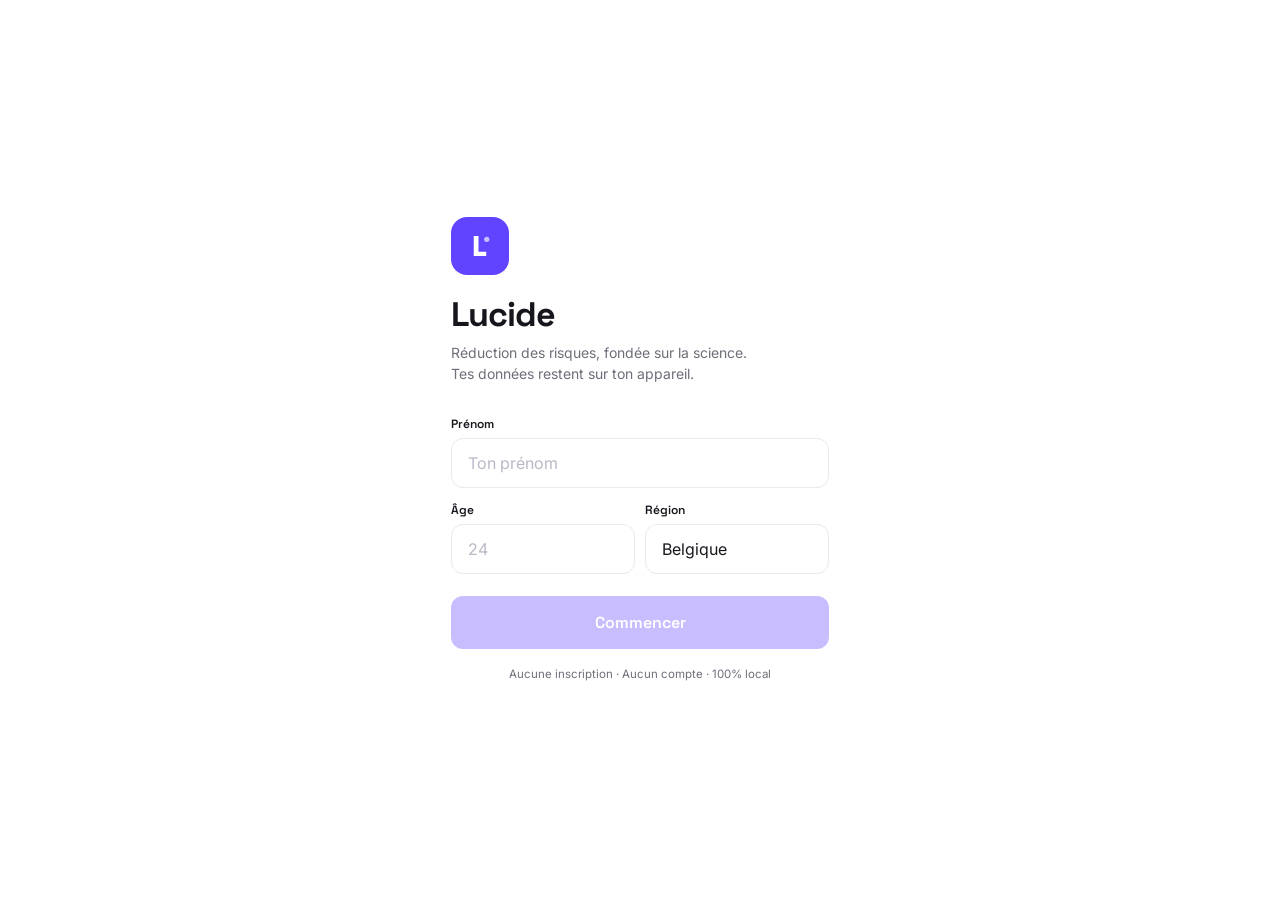
==== index.html @ 29777add "Add files via upload" ====
<!DOCTYPE html>
<html lang="fr">
<head>
<meta charset="UTF-8"/>
<meta name="color-scheme" content="only light"/>
<meta name="supported-color-schemes" content="light"/>
<meta name="viewport" content="width=device-width,initial-scale=1,user-scalable=no"/>
<meta name="theme-color" content="#ffffff"/>
<link rel="manifest" href="manifest.json"/>
<title>Lucide</title>
<link href="https://fonts.googleapis.com/css2?family=Space+Grotesk:wght@500;600;700&family=Inter:wght@400;500;600&display=swap" rel="stylesheet">
<style>
/* ═══ KILL DARK MODE ═══ */
:root{color-scheme:only light;}
html{color-scheme:only light;background:#ffffff;}
@media (prefers-color-scheme:dark){
  html,body{background:#ffffff !important;color:#16161d !important;}
}
*,*::before,*::after{forced-color-adjust:none;-webkit-tap-highlight-color:transparent;box-sizing:border-box;margin:0;padding:0;}

/* ═══ TOKENS ═══ */
:root{
  --vio:#6044ff;--vio-soft:#efecff;--vio-dk:#4530c4;
  --ink:#16161d;--gray:#6e6e7a;--soft:#f6f6f9;--line:#e9e9ef;
  --green:#0e9f6e;--green-soft:#e6f7f0;
  --red:#e02d3c;--red-soft:#fdecee;
  --amber:#e8930c;--amber-soft:#fdf3e2;
  --t:'Space Grotesk',sans-serif;--b:'Inter',sans-serif;
}
html,body{max-width:430px;margin:0 auto;font-family:var(--b);background:#ffffff !important;color:var(--ink) !important;min-height:100vh;}

.screen{display:none;}
.screen.on{display:block;}

/* ═══ LOGIN ═══ */
#login{min-height:100vh;display:flex;flex-direction:column;justify-content:center;padding:32px 26px;}
.lg-mark{width:58px;height:58px;border-radius:16px;background:var(--vio);display:flex;align-items:center;justify-content:center;margin-bottom:18px;}
.lg-title{font-family:var(--t);font-size:34px;font-weight:700;letter-spacing:-1px;margin-bottom:6px;}
.lg-sub{font-size:14px;color:var(--gray);line-height:1.5;margin-bottom:32px;}
.fld{margin-bottom:14px;}
.fld label{display:block;font-family:var(--t);font-size:12px;font-weight:600;color:var(--ink);margin-bottom:6px;}
.fld input,.fld select{
  width:100%;padding:14px 16px;font-family:var(--b);font-size:16px;
  background:#ffffff !important;color:#16161d !important;
  border:1.5px solid var(--line);border-radius:12px;outline:none;
  -webkit-appearance:none;appearance:none;
}
.fld input:focus,.fld select:focus{border-color:var(--vio);}
.fld input::placeholder{color:#b9b9c6;}
.fld select{background-image:url("data:image/svg+xml,%3Csvg xmlns='http://www.w3.org/2000/svg' width='12' height='8'%3E%3Cpath d='M1 1.5l5 5 5-5' stroke='%236e6e7a' stroke-width='1.7' fill='none' stroke-linecap='round'/%3E%3C/svg%3E");background-repeat:no-repeat;background-position:right 15px center;}
.row2{display:flex;gap:10px;}
.row2 .fld{flex:1;}
.go{width:100%;padding:16px;font-family:var(--t);font-size:16px;font-weight:600;background:var(--vio);color:#fff;border:none;border-radius:12px;cursor:pointer;margin-top:8px;opacity:.35;pointer-events:none;transition:opacity .2s;}
.go.on{opacity:1;pointer-events:auto;}
.go:active{opacity:.85;}
.lg-note{font-size:11.5px;color:var(--gray);text-align:center;margin-top:16px;line-height:1.6;}

/* ═══ HOME ═══ */
#home{padding:18px 18px 78px;}
.top{display:flex;align-items:center;justify-content:space-between;margin-bottom:16px;}
.brand{display:flex;align-items:center;gap:9px;}
.brand-mark{width:30px;height:30px;border-radius:9px;background:var(--vio);display:flex;align-items:center;justify-content:center;}
.brand-name{font-family:var(--t);font-size:17px;font-weight:700;letter-spacing:-.3px;}
.ava{width:34px;height:34px;border-radius:50%;background:var(--vio-soft);color:var(--vio);font-family:var(--t);font-size:13px;font-weight:700;display:flex;align-items:center;justify-content:center;border:none;cursor:pointer;}

/* streak strip */
.strip{display:flex;align-items:center;gap:12px;background:var(--ink);border-radius:16px;padding:14px 16px;margin-bottom:14px;}
.strip-n{font-family:var(--t);font-size:26px;font-weight:700;color:#fff;line-height:1;}
.strip-t{flex:1;}
.strip-l{font-size:12px;color:rgba(255,255,255,.8);font-weight:500;}
.strip-s{font-size:11px;color:rgba(255,255,255,.45);margin-top:1px;}
.strip-flame{font-size:24px;}

/* sos button */
.sos{display:flex;align-items:center;gap:12px;width:100%;background:var(--amber-soft);border:1.5px solid #f5d9a8;border-radius:14px;padding:13px 15px;margin-bottom:18px;cursor:pointer;text-align:left;text-decoration:none;}
.sos:active{opacity:.8;}
.sos-ic{width:36px;height:36px;border-radius:10px;background:var(--amber);display:flex;align-items:center;justify-content:center;flex-shrink:0;}
.sos-tt{font-family:var(--t);font-size:14px;font-weight:600;color:#7c4a03;}
.sos-ss{font-size:11.5px;color:#a16207;margin-top:1px;}

/* grid tiles */
.grid{display:grid;grid-template-columns:1fr 1fr;gap:10px;}
.tile{background:#fff;border:1.5px solid var(--line);border-radius:16px;padding:15px 14px;text-decoration:none;color:var(--ink);display:flex;flex-direction:column;gap:9px;min-height:108px;}
.tile:active{background:var(--soft);}
.tile-ic{width:36px;height:36px;border-radius:10px;display:flex;align-items:center;justify-content:center;}
.tile-name{font-family:var(--t);font-size:14px;font-weight:600;line-height:1.15;}
.tile-sub{font-size:11px;color:var(--gray);line-height:1.35;margin-top:-4px;}
.ic-vio{background:var(--vio-soft);}  .ic-vio svg{stroke:var(--vio);}
.ic-green{background:var(--green-soft);} .ic-green svg{stroke:var(--green);}
.ic-red{background:var(--red-soft);}   .ic-red svg{stroke:var(--red);}
.ic-amber{background:var(--amber-soft);} .ic-amber svg{stroke:var(--amber);}
.ic-gray{background:var(--soft);}      .ic-gray svg{stroke:var(--gray);}
.tile svg{width:19px;height:19px;fill:none;stroke-width:2;stroke-linecap:round;stroke-linejoin:round;}
.tile-kofi{background:#fff7f7;border-color:#ffd9d8;}
.tile-kofi .tile-ic{background:#ff5e5b;}
.tile-kofi .tile-ic svg{stroke:#fff;}
.tile-kofi .tile-name{color:#c0392b;}

/* ═══ NAV ═══ */
.nav{position:fixed;bottom:0;left:50%;transform:translateX(-50%);width:100%;max-width:430px;height:60px;background:#ffffff !important;border-top:1.5px solid var(--line);display:flex;z-index:999;}
.nv{flex:1;display:flex;flex-direction:column;align-items:center;justify-content:center;gap:3px;text-decoration:none;color:#a4a4b2;}
.nv svg{width:21px;height:21px;fill:none;stroke:currentColor;stroke-width:1.9;stroke-linecap:round;stroke-linejoin:round;}
.nv span{font-family:var(--t);font-size:9px;font-weight:600;}
.nv.on{color:var(--vio);}
</style>
</head>
<body>

<!-- LOGIN -->
<div id="login" class="screen">
  <div class="lg-mark">
    <svg width="30" height="30" viewBox="0 0 24 24" fill="none"><path d="M7 4v16h10v-3.5H10.8V4z" fill="#fff"/><circle cx="17.4" cy="6.6" r="2.1" fill="#fff" opacity=".65"/></svg>
  </div>
  <h1 class="lg-title">Lucide</h1>
  <p class="lg-sub">Réduction des risques, fondée sur la science.<br>Tes données restent sur ton appareil.</p>

  <div class="fld">
    <label>Prénom</label>
    <input type="text" id="f-name" placeholder="Ton prénom" maxlength="30" autocomplete="given-name"/>
  </div>
  <div class="row2">
    <div class="fld">
      <label>Âge</label>
      <input type="number" id="f-age" placeholder="24" min="14" max="99"/>
    </div>
    <div class="fld">
      <label>Région</label>
      <select id="f-region">
        <option value="BE">Belgique</option>
        <option value="FR">France</option>
        <option value="CH">Suisse</option>
        <option value="CA">Canada QC</option>
        <option value="LU">Luxembourg</option>
      </select>
    </div>
  </div>
  <button class="go" id="f-go" onclick="doLogin()">Commencer</button>
  <p class="lg-note">Aucune inscription · Aucun compte · 100% local</p>
</div>

<!-- HOME -->
<div id="home" class="screen">

  <div class="top">
    <div class="brand">
      <div class="brand-mark">
        <svg width="16" height="16" viewBox="0 0 24 24" fill="none"><path d="M7 4v16h10v-3.5H10.8V4z" fill="#fff"/><circle cx="17.4" cy="6.6" r="2.1" fill="#fff" opacity=".65"/></svg>
      </div>
      <span class="brand-name">Lucide</span>
    </div>
    <button class="ava" id="ava" onclick="editProfile()">?</button>
  </div>

  <div class="strip" id="strip">
    <div class="strip-flame">🌱</div>
    <div class="strip-t">
      <div class="strip-l">Commence à journaliser</div>
      <div class="strip-s">Chaque jour compte.</div>
    </div>
  </div>

  <a class="sos" id="lnk-sos" href="tetris.html">
    <div class="sos-ic">
      <svg width="18" height="18" viewBox="0 0 24 24" fill="none" stroke="#fff" stroke-width="2.2" stroke-linecap="round"><path d="M13 2L4.5 13.5H11L9.5 22 19 10h-6.5z"/></svg>
    </div>
    <div>
      <div class="sos-tt">Craving maintenant ?</div>
      <div class="sos-ss">3 min de Tetris · −24% prouvé (Oxford 2015)</div>
    </div>
  </a>

  <div class="grid">
    <a class="tile" id="lnk-ex" href="fiches.html">
      <div class="tile-ic ic-vio"><svg viewBox="0 0 24 24"><path d="M22 12h-4l-3 9L9 3l-3 9H2"/></svg></div>
      <div class="tile-name">Exercices</div>
      <div class="tile-sub">Tetris · Labyrinthe · 20 protocoles neuro</div>
    </a>
    <a class="tile" id="lnk-sub" href="psychochecker.html">
      <div class="tile-ic ic-green"><svg viewBox="0 0 24 24"><circle cx="11" cy="11" r="7"/><path d="M21 21l-4.35-4.35"/></svg></div>
      <div class="tile-name">Substances</div>
      <div class="tile-sub">175 fiches · 150+ interactions</div>
    </a>
    <a class="tile" id="lnk-rdr" href="rdr.html">
      <div class="tile-ic ic-red"><svg viewBox="0 0 24 24"><path d="M12 22s8-4 8-10V5l-8-3-8 3v7c0 6 8 10 8 10z"/></svg></div>
      <div class="tile-name">RDR</div>
      <div class="tile-sub">Urgences · Centres · Pratiques</div>
    </a>
    <a class="tile" id="lnk-suivi" href="suivi.html">
      <div class="tile-ic ic-amber"><svg viewBox="0 0 24 24"><path d="M22 7l-8.5 8.5-5-5L2 17"/><path d="M16 7h6v6"/></svg></div>
      <div class="tile-name">Suivi</div>
      <div class="tile-sub">Journal · Coûts · Test salivaire</div>
    </a>
    <a class="tile" id="lnk-profil" href="profil.html">
      <div class="tile-ic ic-gray"><svg viewBox="0 0 24 24"><circle cx="12" cy="8" r="4"/><path d="M4 21c0-4 3.5-6.5 8-6.5s8 2.5 8 6.5"/></svg></div>
      <div class="tile-name">Profil neuro</div>
      <div class="tile-sub" id="profil-sub">6 bilans validés · Radar</div>
    </a>
    <a class="tile tile-kofi" href="https://ko-fi.com/lucidebypodarcis" target="_blank" rel="noopener">
      <div class="tile-ic"><svg viewBox="0 0 24 24"><path d="M17 8h2a2 2 0 012 2v1a3 3 0 01-3 3h-1m-4 6H7a4 4 0 01-4-4V8h14v8a4 4 0 01-4 4z"/></svg></div>
      <div class="tile-name">Soutenir ☕</div>
      <div class="tile-sub">Tips Ko-fi · Lucide reste gratuit</div>
    </a>
  </div>

  <nav class="nav">
    <a class="nv on" data-h="index.html"><svg viewBox="0 0 24 24"><path d="M3 10l9-7 9 7v10a1 1 0 01-1 1h-5v-6h-6v6H4a1 1 0 01-1-1z"/></svg><span>Accueil</span></a>
    <a class="nv" data-h="fiches.html"><svg viewBox="0 0 24 24"><path d="M22 12h-4l-3 9L9 3l-3 9H2"/></svg><span>Exercices</span></a>
    <a class="nv" data-h="psychochecker.html"><svg viewBox="0 0 24 24"><circle cx="11" cy="11" r="7"/><path d="M21 21l-4.35-4.35"/></svg><span>Substances</span></a>
    <a class="nv" data-h="suivi.html"><svg viewBox="0 0 24 24"><path d="M22 7l-8.5 8.5-5-5L2 17"/><path d="M16 7h6v6"/></svg><span>Suivi</span></a>
    <a class="nv" data-h="rdr.html"><svg viewBox="0 0 24 24"><path d="M12 22s8-4 8-10V5l-8-3-8 3v7c0 6 8 10 8 10z"/></svg><span>RDR</span></a>
  </nav>
</div>

<script>
const KEY='ctc_v6';
const load=()=>{try{return JSON.parse(localStorage.getItem(KEY))||{}}catch(e){return{}}};
const save=d=>{try{localStorage.setItem(KEY,JSON.stringify(d))}catch(e){}};

const nameI=document.getElementById('f-name');
const goBtn=document.getElementById('f-go');
nameI.addEventListener('input',()=>goBtn.classList.toggle('on',nameI.value.trim().length>0));
nameI.addEventListener('keydown',e=>{if(e.key==='Enter'&&nameI.value.trim())doLogin()});

function doLogin(){
  const name=nameI.value.trim();
  if(!name)return;
  const d=load();
  d.user={name,age:document.getElementById('f-age').value.trim(),region:document.getElementById('f-region').value};
  save(d);
  showHome();
}

function editProfile(){
  const d=load();
  if(d?.user){
    nameI.value=d.user.name||'';
    document.getElementById('f-age').value=d.user.age||'';
    document.getElementById('f-region').value=d.user.region||'BE';
    goBtn.classList.add('on');
  }
  document.getElementById('home').classList.remove('on');
  document.getElementById('login').classList.add('on');
}

function dstr(n){const d=new Date();d.setDate(d.getDate()-n);return d.toISOString().split('T')[0];}

function showHome(){
  const d=load();
  const u=d.user;
  if(!u)return;
  document.getElementById('ava').textContent=u.name.slice(0,2).toUpperCase();
  const p='?name='+encodeURIComponent(u.name)+'&region='+(u.region||'BE')+(u.age?'&age='+u.age:'');
  ['lnk-ex|fiches.html','lnk-sub|psychochecker.html','lnk-rdr|rdr.html','lnk-suivi|suivi.html','lnk-profil|profil.html','lnk-sos|tetris.html'].forEach(s=>{
    const[id,pg]=s.split('|');
    const el=document.getElementById(id);
    if(el)el.href=pg+p;
  });
  document.querySelectorAll('.nv[data-h]').forEach(a=>a.href=a.dataset.h+p);

  // Streak
  try{
    const sv=JSON.parse(localStorage.getItem('ctc_v6_suivi'));
    if(sv&&sv.entries&&sv.entries.length){
      let streak=0;
      for(let k=0;k<365;k++){
        const e=sv.entries.filter(x=>x.date===dstr(k));
        if(!e.length)break;
        if(Math.max(...e.map(x=>x.intensity))===0)streak++;else break;
      }
      const flame=streak>=7?'🔥':streak>=3?'✨':'🌱';
      document.getElementById('strip').innerHTML=
        '<div class="strip-flame">'+flame+'</div>'+
        '<div class="strip-t"><div class="strip-l">'+streak+' jour'+(streak>1?'s':'')+' sobre'+(streak>1?'s':'')+' consécutif'+(streak>1?'s':'')+'</div>'+
        '<div class="strip-s">Continue, ton cerveau récupère.</div></div>';
    }
  }catch(e){}

  // Profil badge
  try{
    const pr=JSON.parse(localStorage.getItem('ctc_v6_profil')||'{}');
    const done=['dast10','audit','impulsivite','anxiete','motivation','depression'].filter(k=>pr[k]).length;
    if(done>0)document.getElementById('profil-sub').textContent=done+'/6 bilans complétés';
  }catch(e){}

  document.getElementById('login').classList.remove('on');
  document.getElementById('home').classList.add('on');
}

const s=load();
if(s?.user?.name)showHome();
else document.getElementById('login').classList.add('on');

if('serviceWorker'in navigator)window.addEventListener('load',()=>navigator.serviceWorker.register('./sw.js').catch(()=>{}));
</script>
</body>
</html>
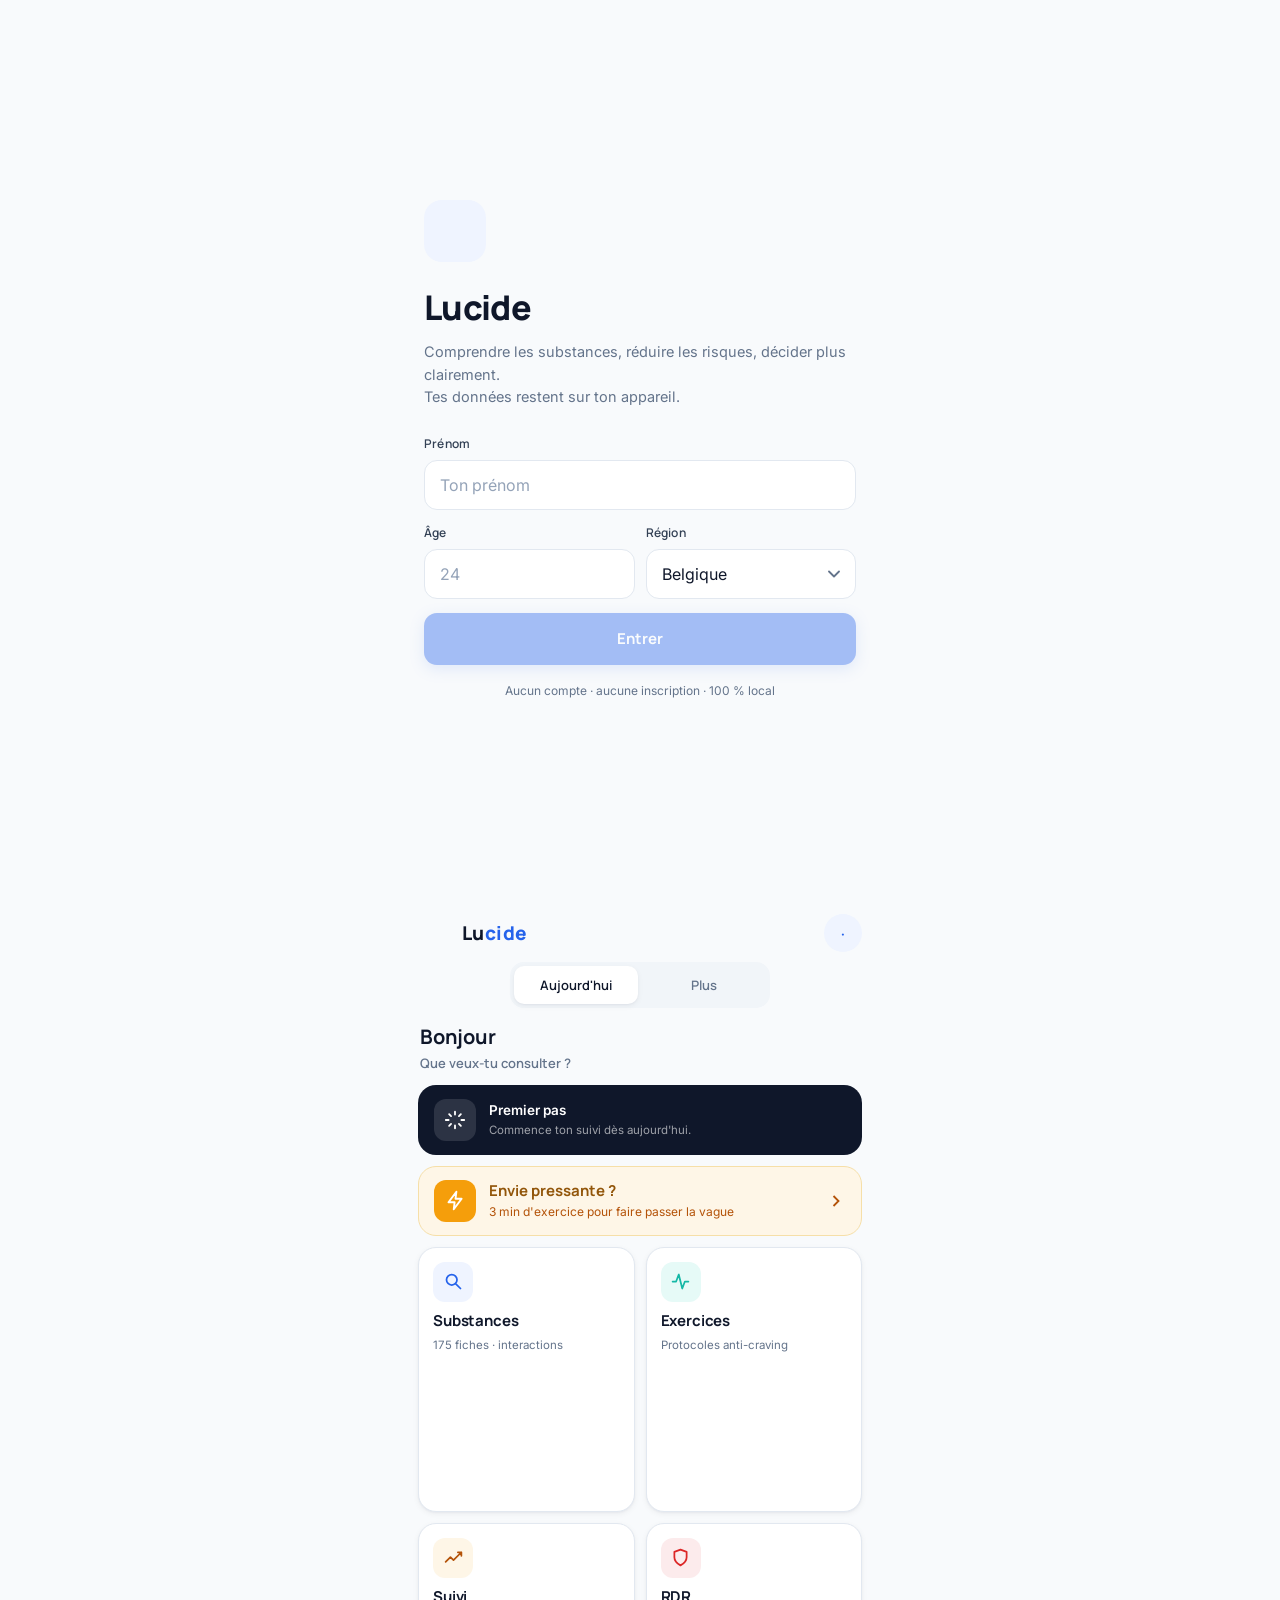
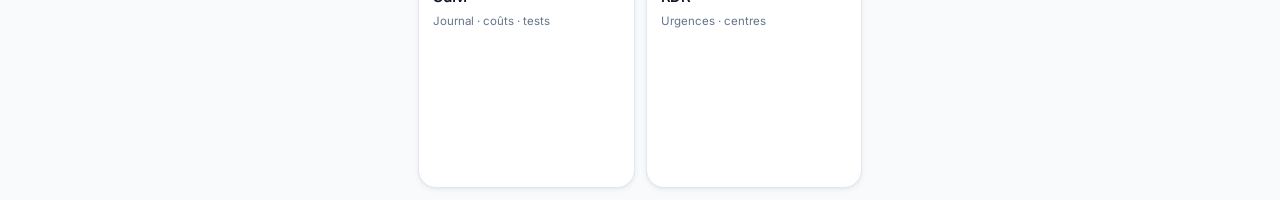
==== commit c3469c58: "Add files via upload" ====
--- a/index.html
+++ b/index.html
@@ -2,215 +2,506 @@
 <html lang="fr">
 <head>
 <meta charset="UTF-8"/>
-<meta name="color-scheme" content="only light"/>
-<meta name="supported-color-schemes" content="light"/>
-<meta name="viewport" content="width=device-width,initial-scale=1,user-scalable=no"/>
-<meta name="theme-color" content="#ffffff"/>
+<meta name="viewport" content="width=device-width,initial-scale=1,viewport-fit=cover,user-scalable=no"/>
+<meta name="color-scheme" content="light"/>
+<meta name="theme-color" content="#F8FAFC"/>
 <link rel="manifest" href="manifest.json"/>
 <title>Lucide</title>
-<link href="https://fonts.googleapis.com/css2?family=Space+Grotesk:wght@500;600;700&family=Inter:wght@400;500;600&display=swap" rel="stylesheet">
+<link href="https://fonts.googleapis.com/css2?family=Manrope:wght@500;600;700;800&family=Inter:wght@400;450;500;600&display=swap" rel="stylesheet">
+<style id="lucide-core">
+/* ============================================================
+   LUCIDE — Design system (source unique)
+   Clarté · neutralité scientifique · light uniquement
+   ============================================================ */
+
+:root{
+  color-scheme: light only;
+
+  /* — Couleurs de marque — */
+  --blue:#2563EB;     --blue-700:#1D4ED8;  --blue-50:#EFF4FF;  --blue-100:#DCE6FF;
+  --ink:#0F172A;      --ink-2:#334155;     --muted:#64748B;
+  --teal:#14B8A6;     --teal-50:#E6FAF7;
+
+  /* — Surfaces — */
+  --bg:#F8FAFC;       --card:#FFFFFF;      --soft:#F1F5F9;
+  --line:#E2E8F0;     --line-2:#CBD5E1;
+
+  /* — Fonctionnel — */
+  --green:#16A34A;    --green-50:#E9F8EF;
+  --amber:#F59E0B;    --amber-50:#FEF6E7;
+  --red:#DC2626;      --red-50:#FCEBEC;
+
+  /* — Forme — */
+  --r:18px; --r-sm:13px; --r-xs:10px;
+  --sh:0 1px 2px rgba(15,23,42,.04), 0 2px 6px rgba(15,23,42,.05);
+  --sh-md:0 8px 24px rgba(15,23,42,.09);
+  --sh-up:0 -6px 22px rgba(15,23,42,.07);
+
+  /* — Type — */
+  --disp:'Manrope', system-ui, sans-serif;
+  --body:'Inter', system-ui, sans-serif;
+
+  --nav-h:64px;
+  --maxw:480px;
+}
+
+*,*::before,*::after{margin:0;padding:0;box-sizing:border-box;-webkit-tap-highlight-color:transparent;}
+html{color-scheme:light only;background:var(--bg);}
+@media (prefers-color-scheme:dark){
+  html,body{background:var(--bg);color:var(--ink);}
+}
+body{
+  font-family:var(--body);
+  background:var(--bg);
+  color:var(--ink);
+  max-width:var(--maxw);
+  margin:0 auto;
+  min-height:100svh;
+  -webkit-font-smoothing:antialiased;
+  text-rendering:optimizeLegibility;
+  line-height:1.5;
+}
+input,select,textarea,button{font-family:inherit;color:var(--ink);}
+input,select,textarea{background:var(--card);-webkit-appearance:none;appearance:none;}
+::placeholder{color:#94A3B8;}
+a{color:inherit;text-decoration:none;}
+svg{display:block;}
+
+/* — Typographie utilitaire — */
+.h1{font-family:var(--disp);font-weight:800;font-size:30px;letter-spacing:-.02em;line-height:1.1;}
+.h2{font-family:var(--disp);font-weight:700;font-size:21px;letter-spacing:-.015em;line-height:1.2;}
+.h3{font-family:var(--disp);font-weight:700;font-size:16px;letter-spacing:-.01em;}
+.eyebrow{font-family:var(--disp);font-weight:700;font-size:11px;letter-spacing:.13em;text-transform:uppercase;color:var(--muted);}
+.lede{color:var(--muted);font-size:14.5px;line-height:1.55;}
+.muted{color:var(--muted);}
+.small{font-size:12.5px;}
+
+/* ── Marque / logo ─────────────────────────────────── */
+.brand{display:flex;align-items:center;gap:10px;}
+.brand .mark{width:34px;height:34px;flex:0 0 auto;}
+.brand .name{font-family:var(--disp);font-weight:800;font-size:19px;letter-spacing:.02em;}
+.brand .name b{color:var(--blue);font-weight:800;}
+
+/* ── Topbar ────────────────────────────────────────── */
+.topbar{
+  position:sticky;top:0;z-index:50;
+  display:flex;align-items:center;justify-content:space-between;gap:12px;
+  height:54px;padding:0 16px;
+  background:rgba(255,255,255,.86);backdrop-filter:saturate(180%) blur(12px);
+  border-bottom:1px solid var(--line);
+}
+.topbar .tb-title{font-family:var(--disp);font-weight:700;font-size:15px;letter-spacing:-.01em;}
+.topbar .tb-side{min-width:80px;display:flex;align-items:center;}
+.topbar .tb-side.right{justify-content:flex-end;}
+.btn-back{
+  display:inline-flex;align-items:center;gap:6px;
+  height:36px;padding:0 13px 0 10px;
+  background:var(--card);border:1px solid var(--line);border-radius:11px;
+  font-family:var(--disp);font-weight:600;font-size:13px;color:var(--ink-2);cursor:pointer;
+}
+.btn-back:active{background:var(--soft);}
+.btn-back svg{width:16px;height:16px;stroke:currentColor;stroke-width:2.2;fill:none;}
+
+/* ── Boutons ───────────────────────────────────────── */
+.btn{
+  display:inline-flex;align-items:center;justify-content:center;gap:9px;
+  width:100%;height:52px;padding:0 18px;
+  font-family:var(--disp);font-weight:700;font-size:15px;letter-spacing:-.01em;
+  border:none;border-radius:var(--r-sm);cursor:pointer;transition:transform .06s, filter .15s;
+}
+.btn:active{transform:scale(.985);}
+.btn svg{width:19px;height:19px;stroke:currentColor;stroke-width:2;fill:none;}
+.btn-primary{background:var(--blue);color:#fff;box-shadow:0 4px 14px rgba(37,99,235,.28);}
+.btn-primary:active{background:var(--blue-700);}
+.btn-teal{background:var(--teal);color:#fff;box-shadow:0 4px 14px rgba(20,184,166,.25);}
+.btn-ghost{background:var(--card);color:var(--ink);border:1px solid var(--line);box-shadow:var(--sh);}
+.btn-ghost:active{background:var(--soft);}
+.btn-danger{background:var(--red);color:#fff;}
+.btn-sm{height:42px;font-size:13.5px;border-radius:11px;}
+.btn:disabled{opacity:.4;pointer-events:none;}
+
+/* ── Cartes ────────────────────────────────────────── */
+.card{background:var(--card);border:1px solid var(--line);border-radius:var(--r);box-shadow:var(--sh);}
+.card-pad{padding:16px;}
+
+/* ── Champs ────────────────────────────────────────── */
+.field{margin-bottom:14px;}
+.field > label{display:block;font-family:var(--disp);font-weight:600;font-size:12px;letter-spacing:.02em;color:var(--ink-2);margin-bottom:7px;}
+.input,.select{
+  width:100%;height:50px;padding:0 15px;
+  font-size:16px;color:var(--ink);
+  background:var(--card);border:1.5px solid var(--line);border-radius:var(--r-sm);outline:none;
+  transition:border-color .15s, box-shadow .15s;
+}
+textarea.input{height:auto;min-height:50px;padding:13px 15px;line-height:1.5;resize:vertical;}
+.input:focus,.select:focus{border-color:var(--blue);box-shadow:0 0 0 3.5px var(--blue-50);}
+.select{
+  background-image:url("data:image/svg+xml,%3Csvg xmlns='http://www.w3.org/2000/svg' width='12' height='8'%3E%3Cpath d='M1 1.5l5 5 5-5' stroke='%2364748B' stroke-width='1.8' fill='none' stroke-linecap='round' stroke-linejoin='round'/%3E%3C/svg%3E");
+  background-repeat:no-repeat;background-position:right 15px center;padding-right:38px;cursor:pointer;
+}
+
+/* ── Segments (onglets pilule) ─────────────────────── */
+.seg{display:flex;gap:4px;padding:4px;background:var(--soft);border-radius:14px;}
+.seg button{
+  flex:1;height:38px;border:none;background:transparent;border-radius:10px;cursor:pointer;
+  font-family:var(--disp);font-weight:600;font-size:13px;color:var(--muted);transition:color .15s;
+}
+.seg button.on{background:var(--card);color:var(--ink);box-shadow:var(--sh);}
+
+/* ── Badges familles ───────────────────────────────── */
+.badge{display:inline-flex;align-items:center;gap:5px;height:24px;padding:0 10px;border-radius:999px;
+  font-family:var(--disp);font-weight:600;font-size:11.5px;letter-spacing:.01em;white-space:nowrap;}
+.badge::before{content:"";width:6px;height:6px;border-radius:50%;background:currentColor;}
+.b-opioide{background:#FCEBEC;color:#B91C1C;}
+.b-stimulant{background:#FEF6E7;color:#B45309;}
+.b-depresseur{background:#EAF2FF;color:#1D4ED8;}
+.b-psychedelique{background:#F3ECFE;color:#7C3AED;}
+.b-dissociatif{background:#E6FAF7;color:#0F766E;}
+.b-cannabinoide{background:#E9F8EF;color:#15803D;}
+.b-empathogene{background:#FDEEF6;color:#BE185D;}
+.b-nootropique{background:#EAF6FF;color:#0369A1;}
+
+/* — Pastilles d'intensité / risque — */
+.dot{width:10px;height:10px;border-radius:50%;flex:0 0 auto;}
+.lv-0{background:var(--green);}  .tx-0{color:var(--green);}
+.lv-1{background:#5FB98C;}        .tx-1{color:#3F9E72;}
+.lv-2{background:var(--amber);}  .tx-2{color:#B45309;}
+.lv-3{background:var(--red);}    .tx-3{color:var(--red);}
+
+/* ── Bottom nav ────────────────────────────────────── */
+.bottom-nav{
+  position:fixed;bottom:0;left:50%;transform:translateX(-50%);
+  width:100%;max-width:var(--maxw);height:var(--nav-h);
+  display:flex;background:rgba(255,255,255,.94);backdrop-filter:blur(12px);
+  border-top:1px solid var(--line);box-shadow:var(--sh-up);z-index:80;
+  padding-bottom:env(safe-area-inset-bottom);
+}
+.bn-item{flex:1;display:flex;flex-direction:column;align-items:center;justify-content:center;gap:4px;color:#94A3B8;}
+.bn-item svg{width:23px;height:23px;stroke:currentColor;stroke-width:1.9;fill:none;transition:stroke-width .15s;}
+.bn-item span{font-family:var(--disp);font-weight:600;font-size:9.5px;letter-spacing:.01em;}
+.bn-item.on{color:var(--blue);}
+.bn-item.on svg{stroke-width:2.4;}
+.has-nav{padding-bottom:calc(var(--nav-h) + env(safe-area-inset-bottom));}
+
+/* ── Feuille modale (bottom sheet) ─────────────────── */
+.sheet-bg{position:fixed;inset:0;z-index:200;background:rgba(15,23,42,.42);
+  backdrop-filter:blur(2px);display:flex;align-items:flex-end;justify-content:center;
+  opacity:0;transition:opacity .18s;}
+.sheet-bg.on{opacity:1;}
+.sheet{width:100%;max-width:var(--maxw);background:var(--card);
+  border-radius:24px 24px 0 0;padding:8px 18px calc(26px + env(safe-area-inset-bottom));
+  box-shadow:var(--sh-md);transform:translateY(24px);transition:transform .22s cubic-bezier(.22,1,.36,1);
+  max-height:90svh;overflow-y:auto;}
+.sheet-bg.on .sheet{transform:translateY(0);}
+.sheet-grip{width:38px;height:4px;border-radius:2px;background:var(--line-2);margin:8px auto 16px;}
+
+/* ── Divers ────────────────────────────────────────── */
+.empty{text-align:center;color:var(--muted);font-size:13.5px;line-height:1.6;
+  padding:30px 18px;background:var(--card);border:1px dashed var(--line-2);border-radius:var(--r);}
+.divider{height:1px;background:var(--line);border:none;margin:16px 0;}
+.row{display:flex;align-items:center;gap:10px;}
+.tag-num{font-family:var(--disp);font-weight:700;font-size:12px;color:var(--blue);
+  background:var(--blue-50);border-radius:8px;padding:3px 8px;}
+@media (prefers-reduced-motion:reduce){*{transition:none !important;animation:none !important;}}
+
+</style>
 <style>
-/* ═══ KILL DARK MODE ═══ */
-:root{color-scheme:only light;}
-html{color-scheme:only light;background:#ffffff;}
-@media (prefers-color-scheme:dark){
-  html,body{background:#ffffff !important;color:#16161d !important;}
-}
-*,*::before,*::after{forced-color-adjust:none;-webkit-tap-highlight-color:transparent;box-sizing:border-box;margin:0;padding:0;}
-
-/* ═══ TOKENS ═══ */
-:root{
-  --vio:#6044ff;--vio-soft:#efecff;--vio-dk:#4530c4;
-  --ink:#16161d;--gray:#6e6e7a;--soft:#f6f6f9;--line:#e9e9ef;
-  --green:#0e9f6e;--green-soft:#e6f7f0;
-  --red:#e02d3c;--red-soft:#fdecee;
-  --amber:#e8930c;--amber-soft:#fdf3e2;
-  --t:'Space Grotesk',sans-serif;--b:'Inter',sans-serif;
-}
-html,body{max-width:430px;margin:0 auto;font-family:var(--b);background:#ffffff !important;color:var(--ink) !important;min-height:100vh;}
-
-.screen{display:none;}
-.screen.on{display:block;}
-
-/* ═══ LOGIN ═══ */
-#login{min-height:100vh;display:flex;flex-direction:column;justify-content:center;padding:32px 26px;}
-.lg-mark{width:58px;height:58px;border-radius:16px;background:var(--vio);display:flex;align-items:center;justify-content:center;margin-bottom:18px;}
-.lg-title{font-family:var(--t);font-size:34px;font-weight:700;letter-spacing:-1px;margin-bottom:6px;}
-.lg-sub{font-size:14px;color:var(--gray);line-height:1.5;margin-bottom:32px;}
-.fld{margin-bottom:14px;}
-.fld label{display:block;font-family:var(--t);font-size:12px;font-weight:600;color:var(--ink);margin-bottom:6px;}
-.fld input,.fld select{
-  width:100%;padding:14px 16px;font-family:var(--b);font-size:16px;
-  background:#ffffff !important;color:#16161d !important;
-  border:1.5px solid var(--line);border-radius:12px;outline:none;
-  -webkit-appearance:none;appearance:none;
-}
-.fld input:focus,.fld select:focus{border-color:var(--vio);}
-.fld input::placeholder{color:#b9b9c6;}
-.fld select{background-image:url("data:image/svg+xml,%3Csvg xmlns='http://www.w3.org/2000/svg' width='12' height='8'%3E%3Cpath d='M1 1.5l5 5 5-5' stroke='%236e6e7a' stroke-width='1.7' fill='none' stroke-linecap='round'/%3E%3C/svg%3E");background-repeat:no-repeat;background-position:right 15px center;}
-.row2{display:flex;gap:10px;}
-.row2 .fld{flex:1;}
-.go{width:100%;padding:16px;font-family:var(--t);font-size:16px;font-weight:600;background:var(--vio);color:#fff;border:none;border-radius:12px;cursor:pointer;margin-top:8px;opacity:.35;pointer-events:none;transition:opacity .2s;}
-.go.on{opacity:1;pointer-events:auto;}
-.go:active{opacity:.85;}
-.lg-note{font-size:11.5px;color:var(--gray);text-align:center;margin-top:16px;line-height:1.6;}
-
-/* ═══ HOME ═══ */
-#home{padding:18px 18px 78px;}
-.top{display:flex;align-items:center;justify-content:space-between;margin-bottom:16px;}
-.brand{display:flex;align-items:center;gap:9px;}
-.brand-mark{width:30px;height:30px;border-radius:9px;background:var(--vio);display:flex;align-items:center;justify-content:center;}
-.brand-name{font-family:var(--t);font-size:17px;font-weight:700;letter-spacing:-.3px;}
-.ava{width:34px;height:34px;border-radius:50%;background:var(--vio-soft);color:var(--vio);font-family:var(--t);font-size:13px;font-weight:700;display:flex;align-items:center;justify-content:center;border:none;cursor:pointer;}
-
-/* streak strip */
-.strip{display:flex;align-items:center;gap:12px;background:var(--ink);border-radius:16px;padding:14px 16px;margin-bottom:14px;}
-.strip-n{font-family:var(--t);font-size:26px;font-weight:700;color:#fff;line-height:1;}
-.strip-t{flex:1;}
-.strip-l{font-size:12px;color:rgba(255,255,255,.8);font-weight:500;}
-.strip-s{font-size:11px;color:rgba(255,255,255,.45);margin-top:1px;}
-.strip-flame{font-size:24px;}
-
-/* sos button */
-.sos{display:flex;align-items:center;gap:12px;width:100%;background:var(--amber-soft);border:1.5px solid #f5d9a8;border-radius:14px;padding:13px 15px;margin-bottom:18px;cursor:pointer;text-align:left;text-decoration:none;}
-.sos:active{opacity:.8;}
-.sos-ic{width:36px;height:36px;border-radius:10px;background:var(--amber);display:flex;align-items:center;justify-content:center;flex-shrink:0;}
-.sos-tt{font-family:var(--t);font-size:14px;font-weight:600;color:#7c4a03;}
-.sos-ss{font-size:11.5px;color:#a16207;margin-top:1px;}
-
-/* grid tiles */
-.grid{display:grid;grid-template-columns:1fr 1fr;gap:10px;}
-.tile{background:#fff;border:1.5px solid var(--line);border-radius:16px;padding:15px 14px;text-decoration:none;color:var(--ink);display:flex;flex-direction:column;gap:9px;min-height:108px;}
-.tile:active{background:var(--soft);}
-.tile-ic{width:36px;height:36px;border-radius:10px;display:flex;align-items:center;justify-content:center;}
-.tile-name{font-family:var(--t);font-size:14px;font-weight:600;line-height:1.15;}
-.tile-sub{font-size:11px;color:var(--gray);line-height:1.35;margin-top:-4px;}
-.ic-vio{background:var(--vio-soft);}  .ic-vio svg{stroke:var(--vio);}
-.ic-green{background:var(--green-soft);} .ic-green svg{stroke:var(--green);}
-.ic-red{background:var(--red-soft);}   .ic-red svg{stroke:var(--red);}
-.ic-amber{background:var(--amber-soft);} .ic-amber svg{stroke:var(--amber);}
-.ic-gray{background:var(--soft);}      .ic-gray svg{stroke:var(--gray);}
-.tile svg{width:19px;height:19px;fill:none;stroke-width:2;stroke-linecap:round;stroke-linejoin:round;}
-.tile-kofi{background:#fff7f7;border-color:#ffd9d8;}
-.tile-kofi .tile-ic{background:#ff5e5b;}
-.tile-kofi .tile-ic svg{stroke:#fff;}
-.tile-kofi .tile-name{color:#c0392b;}
-
-/* ═══ NAV ═══ */
-.nav{position:fixed;bottom:0;left:50%;transform:translateX(-50%);width:100%;max-width:430px;height:60px;background:#ffffff !important;border-top:1.5px solid var(--line);display:flex;z-index:999;}
-.nv{flex:1;display:flex;flex-direction:column;align-items:center;justify-content:center;gap:3px;text-decoration:none;color:#a4a4b2;}
-.nv svg{width:21px;height:21px;fill:none;stroke:currentColor;stroke-width:1.9;stroke-linecap:round;stroke-linejoin:round;}
-.nv span{font-family:var(--t);font-size:9px;font-weight:600;}
-.nv.on{color:var(--vio);}
+  body{overflow:hidden;}
+  .screen{display:none;}
+  .screen.on{display:block;}
+
+  /* ── LOGIN ── */
+  #login{min-height:100svh;display:flex;flex-direction:column;justify-content:center;padding:28px 24px;overflow-y:auto;}
+  #login .logo-wrap{width:62px;height:62px;border-radius:18px;background:var(--blue-50);
+    display:flex;align-items:center;justify-content:center;margin-bottom:20px;}
+  #login h1{font-family:var(--disp);font-weight:800;font-size:34px;letter-spacing:-.02em;margin-bottom:8px;}
+  #login .sub{color:var(--muted);font-size:14.5px;line-height:1.55;margin-bottom:26px;}
+  .row2{display:flex;gap:11px;}
+  .row2 .field{flex:1;}
+  #login .note{text-align:center;color:var(--muted);font-size:12px;line-height:1.6;margin-top:16px;}
+
+  /* ── HOME ── */
+  #home{height:100svh;display:flex;flex-direction:column;}
+  .home-head{display:flex;align-items:center;justify-content:space-between;padding:14px 18px 8px;}
+  .ava{width:38px;height:38px;border-radius:50%;background:var(--blue-50);color:var(--blue);
+    font-family:var(--disp);font-weight:700;font-size:14px;display:flex;align-items:center;justify-content:center;
+    border:none;cursor:pointer;}
+  .seg-wrap{padding:2px 18px 10px;}
+  .seg{max-width:260px;margin:0 auto;}
+
+  .viewport{flex:1;overflow:hidden;position:relative;}
+  .pager{display:flex;width:200%;height:100%;transition:transform .28s cubic-bezier(.22,1,.36,1);}
+  .page{width:50%;height:100%;padding:2px 18px 12px;display:flex;flex-direction:column;gap:11px;overflow:hidden;}
+
+  .greet{font-family:var(--disp);font-weight:700;font-size:20px;letter-spacing:-.01em;margin:2px 2px 0;}
+  .greet span{color:var(--muted);font-weight:600;font-size:13px;display:block;margin-top:2px;letter-spacing:0;}
+
+  /* statut / streak */
+  .status{display:flex;align-items:center;gap:13px;background:var(--ink);border-radius:var(--r);padding:14px 16px;color:#fff;}
+  .status .n{font-family:var(--disp);font-weight:800;font-size:26px;line-height:1;}
+  .status .ic{width:42px;height:42px;border-radius:12px;background:rgba(255,255,255,.12);
+    display:flex;align-items:center;justify-content:center;flex:0 0 auto;}
+  .status .ic svg{width:22px;height:22px;stroke:#fff;stroke-width:2;fill:none;}
+  .status .l{font-weight:600;font-size:13.5px;}
+  .status .s{font-size:11.5px;color:rgba(255,255,255,.6);margin-top:2px;}
+
+  /* carte craving */
+  .craving{display:flex;align-items:center;gap:13px;background:var(--amber-50);
+    border:1px solid #F6DFA8;border-radius:var(--r);padding:13px 15px;}
+  .craving .ic{width:42px;height:42px;border-radius:12px;background:var(--amber);
+    display:flex;align-items:center;justify-content:center;flex:0 0 auto;}
+  .craving .ic svg{width:21px;height:21px;stroke:#fff;stroke-width:2.2;fill:none;}
+  .craving .t{font-family:var(--disp);font-weight:700;font-size:15px;color:#92560A;}
+  .craving .s{font-size:12px;color:#B45309;margin-top:1px;}
+  .craving .go{margin-left:auto;color:#B45309;}
+  .craving .go svg{width:20px;height:20px;stroke:currentColor;stroke-width:2.2;fill:none;}
+
+  /* grille outils */
+  .tools{display:grid;grid-template-columns:1fr 1fr;gap:11px;flex:1;}
+  .tool{display:flex;flex-direction:column;gap:8px;padding:14px;border-radius:var(--r);
+    background:var(--card);border:1px solid var(--line);box-shadow:var(--sh);}
+  .tool:active{background:var(--soft);}
+  .tool .ic{width:40px;height:40px;border-radius:12px;display:flex;align-items:center;justify-content:center;}
+  .tool .ic svg{width:21px;height:21px;stroke-width:2;fill:none;}
+  .tool .nm{font-family:var(--disp);font-weight:700;font-size:15px;letter-spacing:-.01em;}
+  .tool .ds{font-size:11.5px;color:var(--muted);line-height:1.35;margin-top:-2px;}
+  .i-blue{background:var(--blue-50);} .i-blue svg{stroke:var(--blue);}
+  .i-teal{background:var(--teal-50);} .i-teal svg{stroke:var(--teal);}
+  .i-amber{background:var(--amber-50);} .i-amber svg{stroke:#B45309;}
+  .i-red{background:var(--red-50);} .i-red svg{stroke:var(--red);}
+
+  /* page 2 : liste */
+  .menu{display:flex;flex-direction:column;gap:10px;}
+  .mrow{display:flex;align-items:center;gap:13px;padding:15px;border-radius:var(--r);
+    background:var(--card);border:1px solid var(--line);box-shadow:var(--sh);}
+  .mrow:active{background:var(--soft);}
+  .mrow .ic{width:42px;height:42px;border-radius:12px;display:flex;align-items:center;justify-content:center;flex:0 0 auto;}
+  .mrow .ic svg{width:21px;height:21px;stroke-width:2;fill:none;}
+  .mrow .nm{font-family:var(--disp);font-weight:700;font-size:15px;}
+  .mrow .ds{font-size:12px;color:var(--muted);margin-top:1px;}
+  .mrow .chev{margin-left:auto;color:var(--line-2);}
+  .mrow .chev svg{width:20px;height:20px;stroke:currentColor;stroke-width:2.2;fill:none;}
+  .mrow.support{background:#FFF7F6;border-color:#FBD5CF;}
+  .mrow.support .ic{background:#FF5E5B;} .mrow.support .ic svg{stroke:#fff;}
+  .mrow.support .nm{color:#C0392B;}
+
+  .about{margin-top:auto;text-align:center;color:var(--muted);font-size:11.5px;line-height:1.6;padding:8px 6px 0;}
+  .about b{color:var(--ink-2);font-weight:600;}
 </style>
 </head>
-<body>
-
-<!-- LOGIN -->
-<div id="login" class="screen">
-  <div class="lg-mark">
-    <svg width="30" height="30" viewBox="0 0 24 24" fill="none"><path d="M7 4v16h10v-3.5H10.8V4z" fill="#fff"/><circle cx="17.4" cy="6.6" r="2.1" fill="#fff" opacity=".65"/></svg>
-  </div>
-  <h1 class="lg-title">Lucide</h1>
-  <p class="lg-sub">Réduction des risques, fondée sur la science.<br>Tes données restent sur ton appareil.</p>
-
-  <div class="fld">
+<body data-page="index">
+
+<!-- ══ LOGIN ══ -->
+<section id="login" class="screen">
+  <div class="logo-wrap" data-logo="40"></div>
+  <h1>Lucide</h1>
+  <p class="sub">Comprendre les substances, réduire les risques, décider plus clairement.<br>Tes données restent sur ton appareil.</p>
+
+  <div class="field">
     <label>Prénom</label>
-    <input type="text" id="f-name" placeholder="Ton prénom" maxlength="30" autocomplete="given-name"/>
+    <input class="input" type="text" id="f-name" placeholder="Ton prénom" maxlength="30" autocomplete="given-name"/>
   </div>
   <div class="row2">
-    <div class="fld">
+    <div class="field">
       <label>Âge</label>
-      <input type="number" id="f-age" placeholder="24" min="14" max="99"/>
+      <input class="input" type="number" id="f-age" placeholder="24" min="14" max="99"/>
     </div>
-    <div class="fld">
+    <div class="field">
       <label>Région</label>
-      <select id="f-region">
+      <select class="select" id="f-region">
         <option value="BE">Belgique</option>
         <option value="FR">France</option>
         <option value="CH">Suisse</option>
-        <option value="CA">Canada QC</option>
+        <option value="CA">Canada (QC)</option>
         <option value="LU">Luxembourg</option>
       </select>
     </div>
   </div>
-  <button class="go" id="f-go" onclick="doLogin()">Commencer</button>
-  <p class="lg-note">Aucune inscription · Aucun compte · 100% local</p>
-</div>
-
-<!-- HOME -->
-<div id="home" class="screen">
-
-  <div class="top">
-    <div class="brand">
-      <div class="brand-mark">
-        <svg width="16" height="16" viewBox="0 0 24 24" fill="none"><path d="M7 4v16h10v-3.5H10.8V4z" fill="#fff"/><circle cx="17.4" cy="6.6" r="2.1" fill="#fff" opacity=".65"/></svg>
-      </div>
-      <span class="brand-name">Lucide</span>
-    </div>
-    <button class="ava" id="ava" onclick="editProfile()">?</button>
-  </div>
-
-  <div class="strip" id="strip">
-    <div class="strip-flame">🌱</div>
-    <div class="strip-t">
-      <div class="strip-l">Commence à journaliser</div>
-      <div class="strip-s">Chaque jour compte.</div>
+  <button class="btn btn-primary" id="f-go" disabled onclick="doLogin()">Entrer</button>
+  <p class="note">Aucun compte · aucune inscription · 100 % local</p>
+</section>
+
+<!-- ══ HOME ══ -->
+<section id="home" class="screen">
+  <header class="home-head">
+    <div class="brand"><span class="mark" data-logo="32"></span><span class="name">Lu<b>cide</b></span></div>
+    <button class="ava" id="ava" onclick="editProfile()">·</button>
+  </header>
+
+  <div class="seg-wrap">
+    <div class="seg" id="seg">
+      <button class="on" onclick="goPage(0)">Aujourd'hui</button>
+      <button onclick="goPage(1)">Plus</button>
     </div>
   </div>
 
-  <a class="sos" id="lnk-sos" href="tetris.html">
-    <div class="sos-ic">
-      <svg width="18" height="18" viewBox="0 0 24 24" fill="none" stroke="#fff" stroke-width="2.2" stroke-linecap="round"><path d="M13 2L4.5 13.5H11L9.5 22 19 10h-6.5z"/></svg>
+  <div class="viewport" id="viewport">
+    <div class="pager" id="pager">
+
+      <!-- PAGE 1 -->
+      <div class="page">
+        <div class="greet" id="greet">Bonjour<span>Que veux-tu consulter ?</span></div>
+
+        <div class="status" id="status">
+          <div class="ic"><svg viewBox="0 0 24 24" stroke-linecap="round" stroke-linejoin="round"><path d="M12 3v3M12 18v3M5 12H2M22 12h-3M5.6 5.6 7.7 7.7M16.3 16.3l2.1 2.1M18.4 5.6l-2.1 2.1M7.7 16.3l-2.1 2.1"/></svg></div>
+          <div style="flex:1">
+            <div class="l">Premier pas</div>
+            <div class="s">Commence ton suivi dès aujourd'hui.</div>
+          </div>
+        </div>
+
+        <a class="craving" data-go="fiches.html">
+          <div class="ic"><svg viewBox="0 0 24 24" stroke-linecap="round" stroke-linejoin="round"><path d="M13 2 4 14h7l-1 8 9-12h-7l1-8Z"/></svg></div>
+          <div>
+            <div class="t">Envie pressante ?</div>
+            <div class="s">3 min d'exercice pour faire passer la vague</div>
+          </div>
+          <div class="go"><svg viewBox="0 0 24 24"><path d="M9 6l6 6-6 6"/></svg></div>
+        </a>
+
+        <div class="tools">
+          <a class="tool" data-go="psychochecker.html">
+            <div class="ic i-blue"><svg viewBox="0 0 24 24" stroke-linecap="round" stroke-linejoin="round"><path d="M10 4a6 6 0 1 0 0 12 6 6 0 0 0 0-12ZM20 20l-5.4-5.4"/></svg></div>
+            <div class="nm">Substances</div>
+            <div class="ds">175 fiches · interactions</div>
+          </a>
+          <a class="tool" data-go="fiches.html">
+            <div class="ic i-teal"><svg viewBox="0 0 24 24" stroke-linecap="round" stroke-linejoin="round"><path d="M21 12h-4l-3 8-4-16-3 8H3"/></svg></div>
+            <div class="nm">Exercices</div>
+            <div class="ds">Protocoles anti-craving</div>
+          </a>
+          <a class="tool" data-go="suivi.html">
+            <div class="ic i-amber"><svg viewBox="0 0 24 24" stroke-linecap="round" stroke-linejoin="round"><path d="M3 17l5.5-5.5 3.5 3.5L21 6M21 6h-4M21 6v4"/></svg></div>
+            <div class="nm">Suivi</div>
+            <div class="ds">Journal · coûts · tests</div>
+          </a>
+          <a class="tool" data-go="rdr.html">
+            <div class="ic i-red"><svg viewBox="0 0 24 24" stroke-linecap="round" stroke-linejoin="round"><path d="M12 21s7-3.7 7-9.3V5.6L12 3 5 5.6v6.1C5 17.3 12 21 12 21Z"/></svg></div>
+            <div class="nm">RDR</div>
+            <div class="ds">Urgences · centres</div>
+          </a>
+        </div>
+      </div>
+
+      <!-- PAGE 2 -->
+      <div class="page">
+        <div class="menu">
+          <a class="mrow" data-go="guide.html">
+            <div class="ic i-blue"><svg viewBox="0 0 24 24" stroke-linecap="round" stroke-linejoin="round"><path d="M4 5a2 2 0 0 1 2-2h12v18H6a2 2 0 0 1-2-2zM18 3v18M8 7h6M8 11h6"/></svg></div>
+            <div><div class="nm">Guide d'utilisation</div><div class="ds">Comment se servir de Lucide</div></div>
+            <div class="chev"><svg viewBox="0 0 24 24"><path d="M9 6l6 6-6 6"/></svg></div>
+          </a>
+          <button class="mrow" onclick="editProfile()" style="width:100%;text-align:left;cursor:pointer;border:1px solid var(--line);">
+            <div class="ic i-teal"><svg viewBox="0 0 24 24" stroke-linecap="round" stroke-linejoin="round"><path d="M12 12a4 4 0 1 0 0-8 4 4 0 0 0 0 8ZM4 21c0-4 3.6-6.5 8-6.5s8 2.5 8 6.5"/></svg></div>
+            <div><div class="nm">Mon profil</div><div class="ds" id="prof-sub">Prénom, âge, région</div></div>
+            <div class="chev"><svg viewBox="0 0 24 24"><path d="M9 6l6 6-6 6"/></svg></div>
+          </button>
+          <a class="mrow support" data-go="soutenir.html">
+            <div class="ic"><svg viewBox="0 0 24 24" stroke-linecap="round" stroke-linejoin="round" stroke="#fff"><path d="M17 8h2a2 2 0 0 1 2 2v1a3 3 0 0 1-3 3h-1M5 8h12v8a4 4 0 0 1-4 4H9a4 4 0 0 1-4-4z"/></svg></div>
+            <div><div class="nm">Soutenir le projet</div><div class="ds">Lucide est gratuit et le restera</div></div>
+            <div class="chev"><svg viewBox="0 0 24 24"><path d="M9 6l6 6-6 6"/></svg></div>
+          </a>
+        </div>
+
+        <div class="about">
+          <b>Lucide</b> — base de connaissances et outil de réduction des risques.<br>
+          Information scientifique · ne remplace pas un avis médical.
+        </div>
+      </div>
+
     </div>
-    <div>
-      <div class="sos-tt">Craving maintenant ?</div>
-      <div class="sos-ss">3 min de Tetris · −24% prouvé (Oxford 2015)</div>
-    </div>
-  </a>
-
-  <div class="grid">
-    <a class="tile" id="lnk-ex" href="fiches.html">
-      <div class="tile-ic ic-vio"><svg viewBox="0 0 24 24"><path d="M22 12h-4l-3 9L9 3l-3 9H2"/></svg></div>
-      <div class="tile-name">Exercices</div>
-      <div class="tile-sub">Tetris · Labyrinthe · 20 protocoles neuro</div>
-    </a>
-    <a class="tile" id="lnk-sub" href="psychochecker.html">
-      <div class="tile-ic ic-green"><svg viewBox="0 0 24 24"><circle cx="11" cy="11" r="7"/><path d="M21 21l-4.35-4.35"/></svg></div>
-      <div class="tile-name">Substances</div>
-      <div class="tile-sub">175 fiches · 150+ interactions</div>
-    </a>
-    <a class="tile" id="lnk-rdr" href="rdr.html">
-      <div class="tile-ic ic-red"><svg viewBox="0 0 24 24"><path d="M12 22s8-4 8-10V5l-8-3-8 3v7c0 6 8 10 8 10z"/></svg></div>
-      <div class="tile-name">RDR</div>
-      <div class="tile-sub">Urgences · Centres · Pratiques</div>
-    </a>
-    <a class="tile" id="lnk-suivi" href="suivi.html">
-      <div class="tile-ic ic-amber"><svg viewBox="0 0 24 24"><path d="M22 7l-8.5 8.5-5-5L2 17"/><path d="M16 7h6v6"/></svg></div>
-      <div class="tile-name">Suivi</div>
-      <div class="tile-sub">Journal · Coûts · Test salivaire</div>
-    </a>
-    <a class="tile" id="lnk-profil" href="profil.html">
-      <div class="tile-ic ic-gray"><svg viewBox="0 0 24 24"><circle cx="12" cy="8" r="4"/><path d="M4 21c0-4 3.5-6.5 8-6.5s8 2.5 8 6.5"/></svg></div>
-      <div class="tile-name">Profil neuro</div>
-      <div class="tile-sub" id="profil-sub">6 bilans validés · Radar</div>
-    </a>
-    <a class="tile tile-kofi" href="https://ko-fi.com/lucidebypodarcis" target="_blank" rel="noopener">
-      <div class="tile-ic"><svg viewBox="0 0 24 24"><path d="M17 8h2a2 2 0 012 2v1a3 3 0 01-3 3h-1m-4 6H7a4 4 0 01-4-4V8h14v8a4 4 0 01-4 4z"/></svg></div>
-      <div class="tile-name">Soutenir ☕</div>
-      <div class="tile-sub">Tips Ko-fi · Lucide reste gratuit</div>
-    </a>
   </div>
 
-  <nav class="nav">
-    <a class="nv on" data-h="index.html"><svg viewBox="0 0 24 24"><path d="M3 10l9-7 9 7v10a1 1 0 01-1 1h-5v-6h-6v6H4a1 1 0 01-1-1z"/></svg><span>Accueil</span></a>
-    <a class="nv" data-h="fiches.html"><svg viewBox="0 0 24 24"><path d="M22 12h-4l-3 9L9 3l-3 9H2"/></svg><span>Exercices</span></a>
-    <a class="nv" data-h="psychochecker.html"><svg viewBox="0 0 24 24"><circle cx="11" cy="11" r="7"/><path d="M21 21l-4.35-4.35"/></svg><span>Substances</span></a>
-    <a class="nv" data-h="suivi.html"><svg viewBox="0 0 24 24"><path d="M22 7l-8.5 8.5-5-5L2 17"/><path d="M16 7h6v6"/></svg><span>Suivi</span></a>
-    <a class="nv" data-h="rdr.html"><svg viewBox="0 0 24 24"><path d="M12 22s8-4 8-10V5l-8-3-8 3v7c0 6 8 10 8 10z"/></svg><span>RDR</span></a>
-  </nav>
-</div>
-
+  <div data-nav></div>
+</section>
+
+<script>
+/* ============================================================
+   LUCIDE — Socle partagé (navigation, profil, logo)
+   ============================================================ */
+window.LUCIDE = (function () {
+  const KEY = 'ctc_v6';
+
+  function user() {
+    try { return (JSON.parse(localStorage.getItem(KEY)) || {}).user || null; }
+    catch (e) { return null; }
+  }
+  function qs() {
+    const u = user();
+    if (!u || !u.name) return '';
+    return '?name=' + encodeURIComponent(u.name) +
+           '&region=' + encodeURIComponent(u.region || 'BE') +
+           (u.age ? '&age=' + encodeURIComponent(u.age) : '');
+  }
+  function link(href) { return href + qs(); }
+
+  /* Logo œil + L (vectoriel, lisible à 24px) */
+  function logoSVG(size, mono) {
+    const s = size || 34;
+    const iris = mono ? '#fff' : '#2563EB';
+    const ink  = mono ? '#fff' : '#0F172A';
+    const pupil= mono ? '#2563EB' : '#0F172A';
+    return `<svg viewBox="0 0 48 48" width="${s}" height="${s}" fill="none" aria-label="Lucide" role="img">
+      <path d="M5 24c5.5-8.4 12.8-12.6 19-12.6S37.5 15.6 43 24c-5.5 8.4-12.8 12.6-19 12.6S10.5 32.4 5 24Z"
+            stroke="${ink}" stroke-width="3" stroke-linejoin="round"/>
+      <circle cx="24" cy="24" r="8.4" fill="${iris}"/>
+      <circle cx="24" cy="24" r="3.6" fill="${pupil}"/>
+      <circle cx="26.4" cy="21.4" r="1.5" fill="#fff" opacity=".9"/>
+      <path d="M20.2 18.2v11.6h6" stroke="#fff" stroke-width="2.1" stroke-linecap="round" stroke-linejoin="round" opacity=".0"/>
+    </svg>`;
+  }
+  function appIcon(size) {
+    const s = size || 34;
+    return `<span style="display:inline-flex;width:${s}px;height:${s}px;border-radius:${Math.round(s*0.28)}px;
+      background:#EFF4FF;align-items:center;justify-content:center;flex:0 0 auto;">${logoSVG(Math.round(s*0.74))}</span>`;
+  }
+
+  /* Onglets de la barre inférieure */
+  const NAV = [
+    { page:'index',         href:'index.html',         label:'Accueil',     icon:'M3 11.2 12 4l9 7.2M5 9.6V19a1 1 0 0 0 1 1h4v-5h4v5h4a1 1 0 0 0 1-1V9.6' },
+    { page:'fiches',        href:'fiches.html',        label:'Exercices',   icon:'M21 12h-4l-3 8-4-16-3 8H3' },
+    { page:'psychochecker', href:'psychochecker.html', label:'Substances',  icon:'M10 4a6 6 0 1 0 0 12 6 6 0 0 0 0-12ZM20 20l-5.4-5.4' },
+    { page:'suivi',         href:'suivi.html',         label:'Suivi',       icon:'M3 17l5.5-5.5 3.5 3.5L21 6M21 6h-4M21 6v4' },
+    { page:'rdr',           href:'rdr.html',           label:'RDR',         icon:'M12 21s7-3.7 7-9.3V5.6L12 3 5 5.6v6.1C5 17.3 12 21 12 21Z' }
+  ];
+
+  function renderNav(active) {
+    const items = NAV.map(n =>
+      `<a class="bn-item${n.page===active?' on':''}" href="${link(n.href)}">
+         <svg viewBox="0 0 24 24" stroke-linecap="round" stroke-linejoin="round"><path d="${n.icon}"/></svg>
+         <span>${n.label}</span>
+       </a>`).join('');
+    return `<nav class="bottom-nav">${items}</nav>`;
+  }
+
+  function init(opts) {
+    opts = opts || {};
+    // Logos
+    document.querySelectorAll('[data-logo]').forEach(el => {
+      el.innerHTML = logoSVG(parseInt(el.dataset.logo) || 34, el.hasAttribute('data-mono'));
+    });
+    document.querySelectorAll('[data-appicon]').forEach(el => {
+      el.outerHTML = appIcon(parseInt(el.dataset.appicon) || 34);
+    });
+    // Barre de navigation
+    const navMount = document.querySelector('[data-nav]');
+    if (navMount) navMount.outerHTML = renderNav(opts.page || document.body.dataset.page || '');
+    // Liens internes à compléter avec le profil
+    document.querySelectorAll('a[data-go]').forEach(a => { a.href = link(a.dataset.go); });
+    // Boutons retour → accueil
+    document.querySelectorAll('[data-back]').forEach(b => {
+      b.addEventListener('click', () => { location.href = link('index.html'); });
+    });
+    // Service worker
+    if ('serviceWorker' in navigator) {
+      navigator.serviceWorker.register('./sw.js').catch(() => {});
+    }
+  }
+
+  return { user, qs, link, logoSVG, appIcon, renderNav, init };
+})();
+
+</script>
 <script>
 const KEY='ctc_v6';
 const load=()=>{try{return JSON.parse(localStorage.getItem(KEY))||{}}catch(e){return{}}};
@@ -218,79 +509,70 @@
 
 const nameI=document.getElementById('f-name');
 const goBtn=document.getElementById('f-go');
-nameI.addEventListener('input',()=>goBtn.classList.toggle('on',nameI.value.trim().length>0));
-nameI.addEventListener('keydown',e=>{if(e.key==='Enter'&&nameI.value.trim())doLogin()});
+nameI.addEventListener('input',()=>goBtn.disabled=nameI.value.trim().length===0);
+nameI.addEventListener('keydown',e=>{if(e.key==='Enter'&&nameI.value.trim())doLogin();});
 
 function doLogin(){
-  const name=nameI.value.trim();
-  if(!name)return;
+  const name=nameI.value.trim(); if(!name)return;
   const d=load();
   d.user={name,age:document.getElementById('f-age').value.trim(),region:document.getElementById('f-region').value};
-  save(d);
-  showHome();
-}
-
+  save(d); showHome();
+}
 function editProfile(){
-  const d=load();
-  if(d?.user){
-    nameI.value=d.user.name||'';
-    document.getElementById('f-age').value=d.user.age||'';
-    document.getElementById('f-region').value=d.user.region||'BE';
-    goBtn.classList.add('on');
-  }
+  const u=load().user;
+  if(u){nameI.value=u.name||'';document.getElementById('f-age').value=u.age||'';
+    document.getElementById('f-region').value=u.region||'BE';goBtn.disabled=false;}
   document.getElementById('home').classList.remove('on');
   document.getElementById('login').classList.add('on');
 }
 
+/* pager */
+let pg=0;
+function goPage(i){
+  pg=i;
+  document.getElementById('pager').style.transform='translateX('+(-50*i)+'%)';
+  document.querySelectorAll('#seg button').forEach((b,k)=>b.classList.toggle('on',k===i));
+}
+(function(){ // swipe
+  const vp=document.getElementById('viewport'); let x0=null;
+  vp.addEventListener('touchstart',e=>x0=e.touches[0].clientX,{passive:true});
+  vp.addEventListener('touchend',e=>{
+    if(x0===null)return; const dx=e.changedTouches[0].clientX-x0; x0=null;
+    if(Math.abs(dx)<55)return; goPage(dx<0?Math.min(1,pg+1):Math.max(0,pg-1));
+  },{passive:true});
+})();
+
 function dstr(n){const d=new Date();d.setDate(d.getDate()-n);return d.toISOString().split('T')[0];}
 
 function showHome(){
-  const d=load();
-  const u=d.user;
-  if(!u)return;
-  document.getElementById('ava').textContent=u.name.slice(0,2).toUpperCase();
-  const p='?name='+encodeURIComponent(u.name)+'&region='+(u.region||'BE')+(u.age?'&age='+u.age:'');
-  ['lnk-ex|fiches.html','lnk-sub|psychochecker.html','lnk-rdr|rdr.html','lnk-suivi|suivi.html','lnk-profil|profil.html','lnk-sos|tetris.html'].forEach(s=>{
-    const[id,pg]=s.split('|');
-    const el=document.getElementById(id);
-    if(el)el.href=pg+p;
-  });
-  document.querySelectorAll('.nv[data-h]').forEach(a=>a.href=a.dataset.h+p);
-
-  // Streak
+  const u=load().user; if(!u)return;
+  document.getElementById('ava').textContent=(u.name||'·').slice(0,2).toUpperCase();
+  document.getElementById('greet').innerHTML='Bonjour '+u.name+'<span>Que veux-tu consulter ?</span>';
+  document.getElementById('prof-sub').textContent=u.name+(u.age?' · '+u.age+' ans':'')+' · '+(u.region||'BE');
+
+  // streak
   try{
     const sv=JSON.parse(localStorage.getItem('ctc_v6_suivi'));
     if(sv&&sv.entries&&sv.entries.length){
-      let streak=0;
-      for(let k=0;k<365;k++){
-        const e=sv.entries.filter(x=>x.date===dstr(k));
-        if(!e.length)break;
-        if(Math.max(...e.map(x=>x.intensity))===0)streak++;else break;
-      }
-      const flame=streak>=7?'🔥':streak>=3?'✨':'🌱';
-      document.getElementById('strip').innerHTML=
-        '<div class="strip-flame">'+flame+'</div>'+
-        '<div class="strip-t"><div class="strip-l">'+streak+' jour'+(streak>1?'s':'')+' sobre'+(streak>1?'s':'')+' consécutif'+(streak>1?'s':'')+'</div>'+
-        '<div class="strip-s">Continue, ton cerveau récupère.</div></div>';
+      let st=0;
+      for(let k=0;k<365;k++){const e=sv.entries.filter(x=>x.date===dstr(k));if(!e.length)break;
+        if(Math.max(...e.map(x=>x.intensity))===0)st++;else break;}
+      document.getElementById('status').innerHTML=
+        '<div class="ic"><svg viewBox="0 0 24 24" stroke-linecap="round" stroke-linejoin="round"><path d="M12 3v3M12 18v3M5 12H2M22 12h-3M5.6 5.6 7.7 7.7M16.3 16.3l2.1 2.1M18.4 5.6l-2.1 2.1M7.7 16.3l-2.1 2.1"/></svg></div>'+
+        '<div style="flex:1"><div class="l">'+st+' jour'+(st>1?'s':'')+' sobre'+(st>1?'s':'')+'</div>'+
+        '<div class="s">Continue, ton cerveau récupère.</div></div>';
     }
   }catch(e){}
 
-  // Profil badge
-  try{
-    const pr=JSON.parse(localStorage.getItem('ctc_v6_profil')||'{}');
-    const done=['dast10','audit','impulsivite','anxiete','motivation','depression'].filter(k=>pr[k]).length;
-    if(done>0)document.getElementById('profil-sub').textContent=done+'/6 bilans complétés';
-  }catch(e){}
-
   document.getElementById('login').classList.remove('on');
   document.getElementById('home').classList.add('on');
-}
-
-const s=load();
-if(s?.user?.name)showHome();
-else document.getElementById('login').classList.add('on');
-
-if('serviceWorker'in navigator)window.addEventListener('load',()=>navigator.serviceWorker.register('./sw.js').catch(()=>{}));
+  LUCIDE.init({page:'index'});
+  goPage(0);
+}
+
+if(load()?.user?.name) showHome();
+else { document.getElementById('login').classList.add('on');
+       if('serviceWorker'in navigator)navigator.serviceWorker.register('./sw.js').catch(()=>{}); }
 </script>
 </body>
 </html>
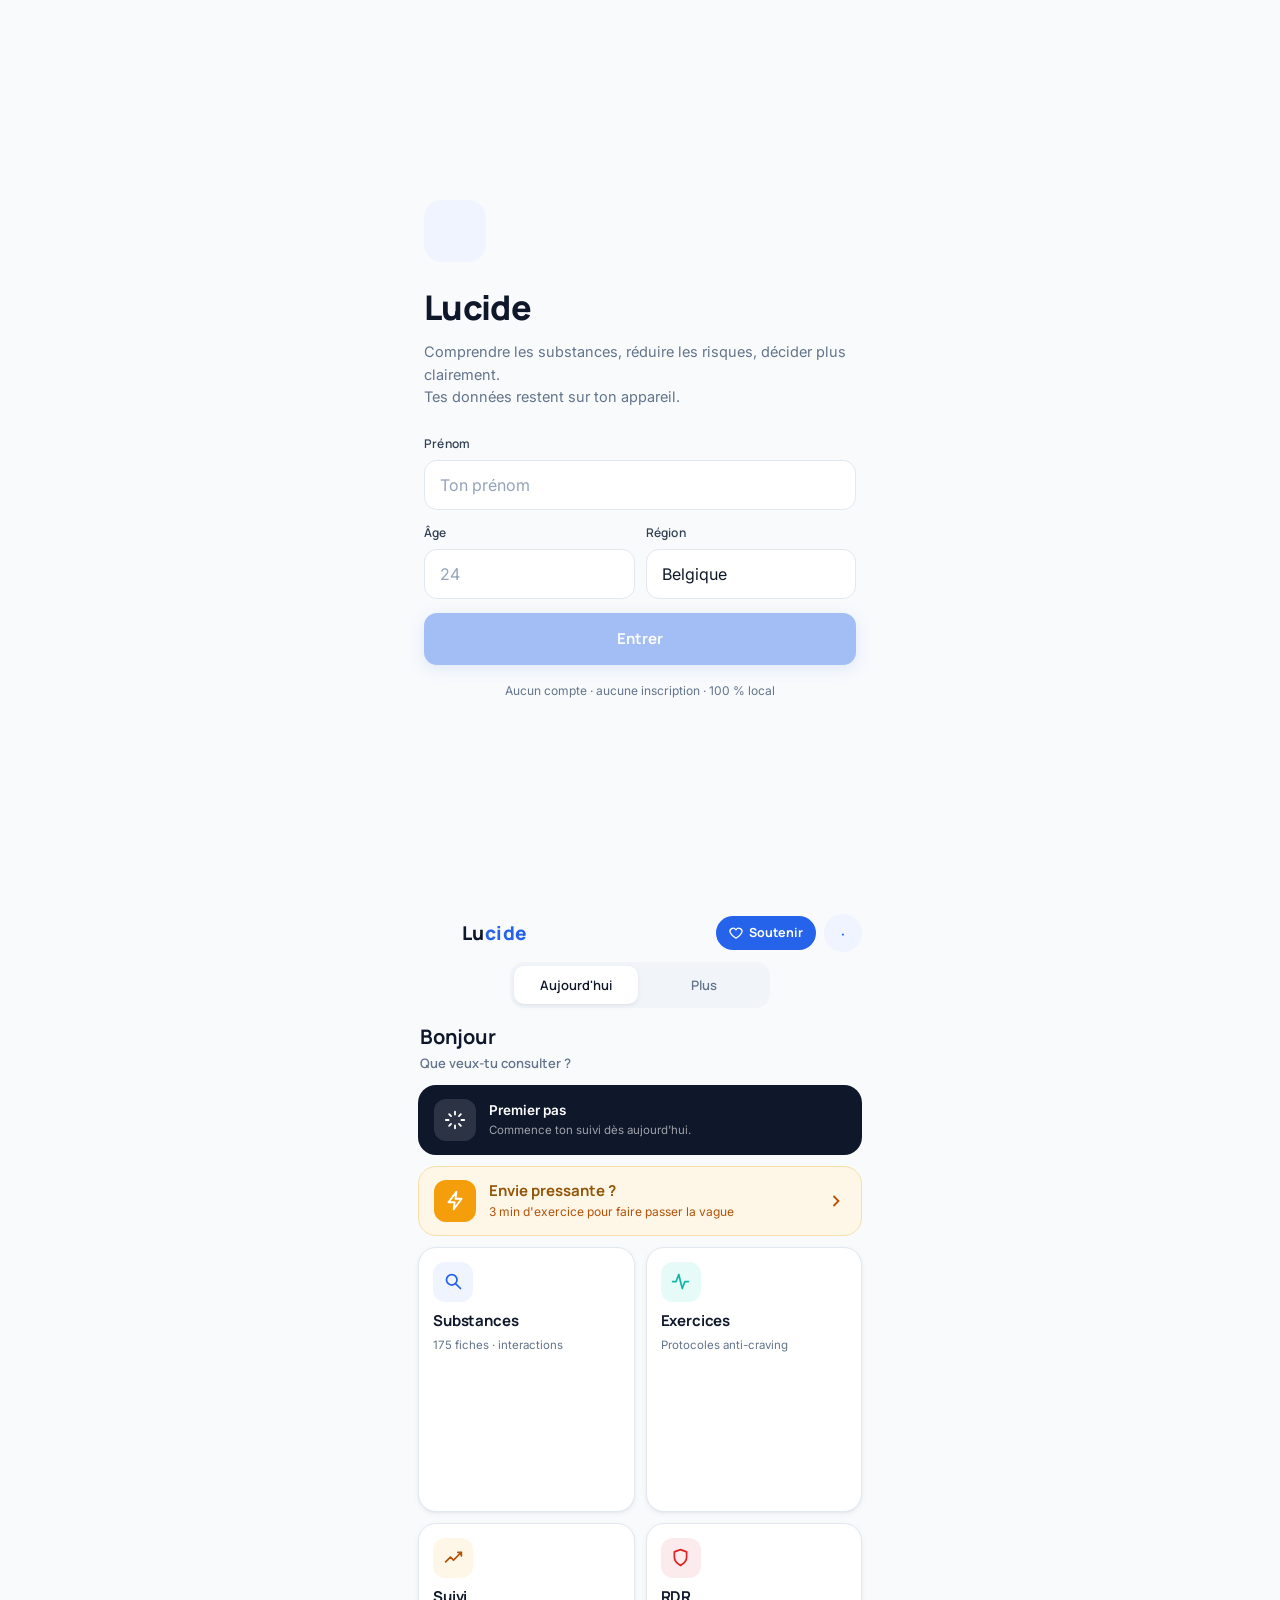
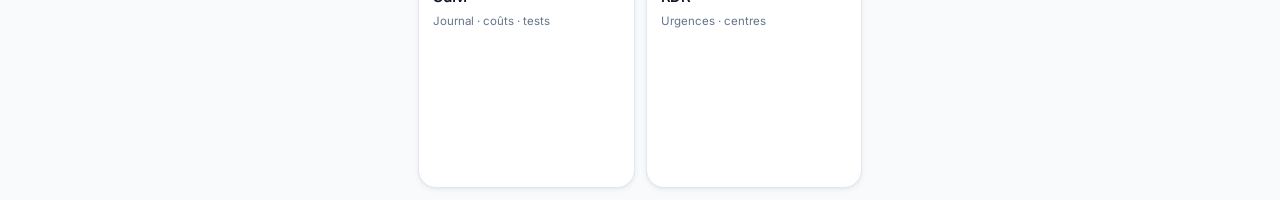
==== commit 0cef6c08: "Add files via upload" ====
--- a/index.html
+++ b/index.html
@@ -3,7 +3,7 @@
 <head>
 <meta charset="UTF-8"/>
 <meta name="viewport" content="width=device-width,initial-scale=1,viewport-fit=cover,user-scalable=no"/>
-<meta name="color-scheme" content="light"/>
+
 <meta name="theme-color" content="#F8FAFC"/>
 <link rel="manifest" href="manifest.json"/>
 <title>Lucide</title>
@@ -287,6 +287,20 @@
 
   .about{margin-top:auto;text-align:center;color:var(--muted);font-size:11.5px;line-height:1.6;padding:8px 6px 0;}
   .about b{color:var(--ink-2);font-weight:600;}
+</style>
+<meta name="color-scheme" content="only light"/>
+<meta name="supported-color-schemes" content="light"/>
+<style id="light-kill">
+:root{color-scheme:only light !important;forced-color-adjust:none !important;}
+html{color-scheme:only light !important;}
+html,body{background:#F8FAFC !important;color:#0F172A !important;forced-color-adjust:none !important;}
+@media (prefers-color-scheme:dark){
+  html,body{background:#F8FAFC !important;color:#0F172A !important;}
+  input,select,textarea,button{background-color:#fff !important;color:#0F172A !important;}
+}
+input,select,textarea{background:#fff !important;color:#0F172A !important;-webkit-appearance:none;appearance:none;}
+input::placeholder,textarea::placeholder{color:#94A3B8 !important;}
+svg{forced-color-adjust:none !important;}
 </style>
 </head>
 <body data-page="index">
@@ -318,6 +332,7 @@
     </div>
   </div>
   <button class="btn btn-primary" id="f-go" disabled onclick="doLogin()">Entrer</button>
+  <button id="f-cancel" onclick="showHome()" style="display:none;margin-top:10px;width:100%;background:none;border:none;color:var(--blue,#2563EB);font-family:var(--disp);font-weight:700;font-size:13px;padding:10px;cursor:pointer;">← Revenir à l'accueil</button>
   <p class="note">Aucun compte · aucune inscription · 100 % local</p>
 </section>
 
@@ -325,7 +340,13 @@
 <section id="home" class="screen">
   <header class="home-head">
     <div class="brand"><span class="mark" data-logo="32"></span><span class="name">Lu<b>cide</b></span></div>
-    <button class="ava" id="ava" onclick="editProfile()">·</button>
+    <div style="display:flex;align-items:center;gap:8px;">
+      <a data-go="soutenir.html" style="display:inline-flex;align-items:center;gap:6px;background:var(--blue,#2563EB);color:#fff;text-decoration:none;font-family:var(--disp);font-weight:700;font-size:12.5px;padding:8px 13px;border-radius:999px;">
+        <svg viewBox="0 0 24 24" width="14" height="14" fill="none" stroke="#fff" stroke-width="2.2" stroke-linecap="round" stroke-linejoin="round"><path d="M12 21s-7.5-4.6-9.5-9A5.4 5.4 0 0 1 12 6.6 5.4 5.4 0 0 1 21.5 12c-2 4.4-9.5 9-9.5 9Z"/></svg>
+        Soutenir
+      </a>
+      <button class="ava" id="ava" onclick="editProfile()">·</button>
+    </div>
   </header>
 
   <div class="seg-wrap">
@@ -521,7 +542,8 @@
 function editProfile(){
   const u=load().user;
   if(u){nameI.value=u.name||'';document.getElementById('f-age').value=u.age||'';
-    document.getElementById('f-region').value=u.region||'BE';goBtn.disabled=false;}
+    document.getElementById('f-region').value=u.region||'BE';goBtn.disabled=false;
+    document.getElementById('f-cancel').style.display='block';}
   document.getElementById('home').classList.remove('on');
   document.getElementById('login').classList.add('on');
 }
@@ -570,6 +592,17 @@
   goPage(0);
 }
 
+/* Si le profil arrive par l'URL (boutons retour), on le restaure :
+   l'identification ne réapparaît jamais pour un utilisateur connu. */
+(function(){
+  const q=new URLSearchParams(location.search);
+  if(q.get('name') && !(load()?.user?.name)){
+    const d=load();
+    d.user={name:q.get('name'),age:q.get('age')||'',region:q.get('region')||'BE'};
+    save(d);
+  }
+})();
+
 if(load()?.user?.name) showHome();
 else { document.getElementById('login').classList.add('on');
        if('serviceWorker'in navigator)navigator.serviceWorker.register('./sw.js').catch(()=>{}); }
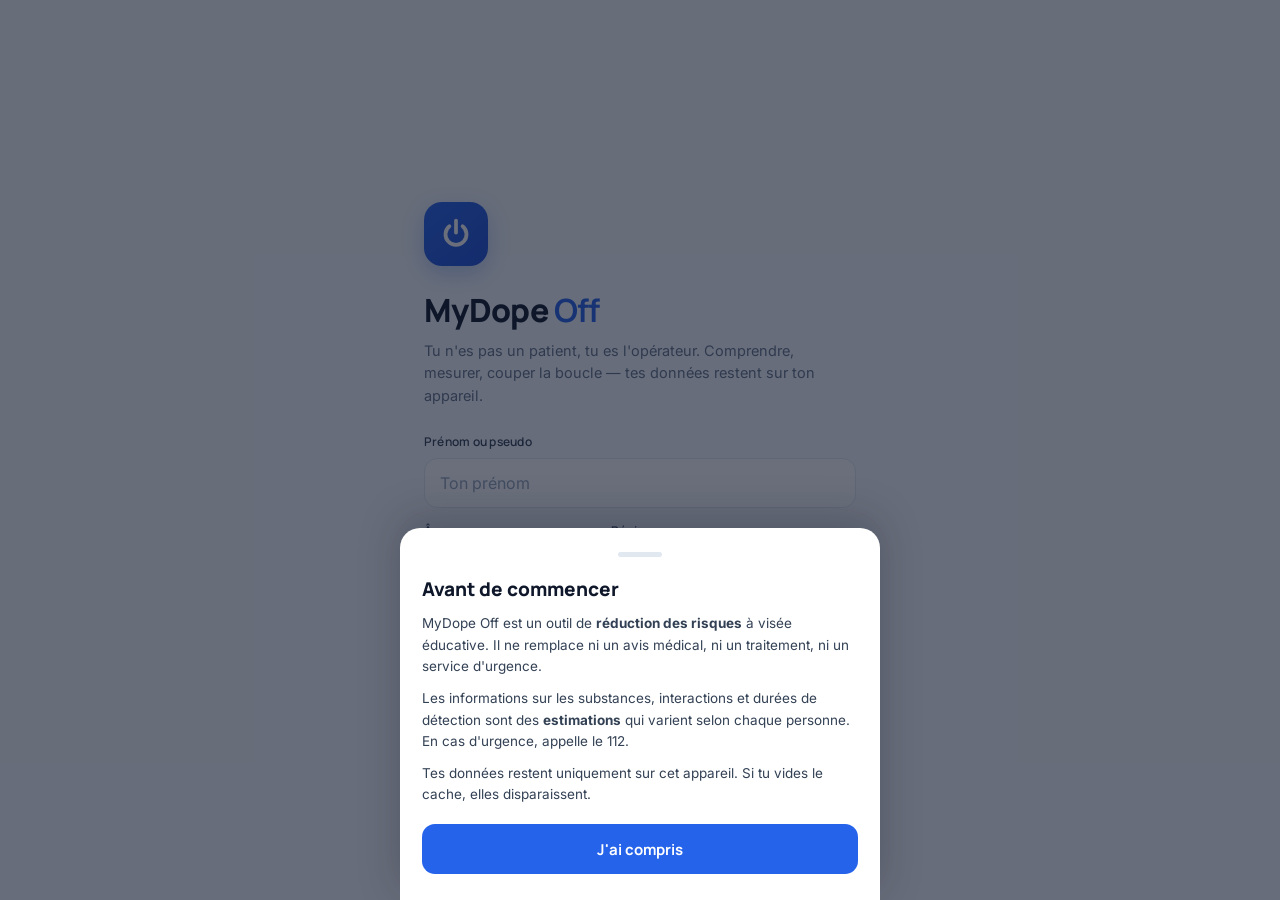
==== commit a5132d23: "Add files via upload" ====
--- a/index.html
+++ b/index.html
@@ -1,12 +1,12 @@
-<!DOCTYPE html>
+<!doctype html>
 <html lang="fr">
 <head>
-<meta charset="UTF-8"/>
-<meta name="viewport" content="width=device-width,initial-scale=1,viewport-fit=cover,user-scalable=no"/>
-
+<meta charset="utf-8"/>
+<meta name="viewport" content="width=device-width, initial-scale=1"/>
+<meta name="color-scheme" content="light"/>
 <meta name="theme-color" content="#F8FAFC"/>
+<title>MyDope Off — Accueil</title>
 <link rel="manifest" href="manifest.json"/>
-<title>Lucide</title>
 <link href="https://fonts.googleapis.com/css2?family=Manrope:wght@500;600;700;800&family=Inter:wght@400;450;500;600&display=swap" rel="stylesheet">
 <style id="lucide-core">
 /* ============================================================
@@ -206,321 +206,211 @@
 
 </style>
 <style>
-  body{overflow:hidden;}
-  .screen{display:none;}
-  .screen.on{display:block;}
-
-  /* ── LOGIN ── */
-  #login{min-height:100svh;display:flex;flex-direction:column;justify-content:center;padding:28px 24px;overflow-y:auto;}
-  #login .logo-wrap{width:62px;height:62px;border-radius:18px;background:var(--blue-50);
-    display:flex;align-items:center;justify-content:center;margin-bottom:20px;}
-  #login h1{font-family:var(--disp);font-weight:800;font-size:34px;letter-spacing:-.02em;margin-bottom:8px;}
-  #login .sub{color:var(--muted);font-size:14.5px;line-height:1.55;margin-bottom:26px;}
-  .row2{display:flex;gap:11px;}
-  .row2 .field{flex:1;}
-  #login .note{text-align:center;color:var(--muted);font-size:12px;line-height:1.6;margin-top:16px;}
-
-  /* ── HOME ── */
-  #home{height:100svh;display:flex;flex-direction:column;}
-  .home-head{display:flex;align-items:center;justify-content:space-between;padding:14px 18px 8px;}
-  .ava{width:38px;height:38px;border-radius:50%;background:var(--blue-50);color:var(--blue);
-    font-family:var(--disp);font-weight:700;font-size:14px;display:flex;align-items:center;justify-content:center;
-    border:none;cursor:pointer;}
-  .seg-wrap{padding:2px 18px 10px;}
-  .seg{max-width:260px;margin:0 auto;}
-
-  .viewport{flex:1;overflow:hidden;position:relative;}
-  .pager{display:flex;width:200%;height:100%;transition:transform .28s cubic-bezier(.22,1,.36,1);}
-  .page{width:50%;height:100%;padding:2px 18px 12px;display:flex;flex-direction:column;gap:11px;overflow:hidden;}
-
-  .greet{font-family:var(--disp);font-weight:700;font-size:20px;letter-spacing:-.01em;margin:2px 2px 0;}
-  .greet span{color:var(--muted);font-weight:600;font-size:13px;display:block;margin-top:2px;letter-spacing:0;}
-
-  /* statut / streak */
-  .status{display:flex;align-items:center;gap:13px;background:var(--ink);border-radius:var(--r);padding:14px 16px;color:#fff;}
-  .status .n{font-family:var(--disp);font-weight:800;font-size:26px;line-height:1;}
-  .status .ic{width:42px;height:42px;border-radius:12px;background:rgba(255,255,255,.12);
-    display:flex;align-items:center;justify-content:center;flex:0 0 auto;}
-  .status .ic svg{width:22px;height:22px;stroke:#fff;stroke-width:2;fill:none;}
-  .status .l{font-weight:600;font-size:13.5px;}
-  .status .s{font-size:11.5px;color:rgba(255,255,255,.6);margin-top:2px;}
-
-  /* carte craving */
-  .craving{display:flex;align-items:center;gap:13px;background:var(--amber-50);
-    border:1px solid #F6DFA8;border-radius:var(--r);padding:13px 15px;}
-  .craving .ic{width:42px;height:42px;border-radius:12px;background:var(--amber);
-    display:flex;align-items:center;justify-content:center;flex:0 0 auto;}
-  .craving .ic svg{width:21px;height:21px;stroke:#fff;stroke-width:2.2;fill:none;}
-  .craving .t{font-family:var(--disp);font-weight:700;font-size:15px;color:#92560A;}
-  .craving .s{font-size:12px;color:#B45309;margin-top:1px;}
-  .craving .go{margin-left:auto;color:#B45309;}
-  .craving .go svg{width:20px;height:20px;stroke:currentColor;stroke-width:2.2;fill:none;}
-
-  /* grille outils */
-  .tools{display:grid;grid-template-columns:1fr 1fr;gap:11px;flex:1;}
-  .tool{display:flex;flex-direction:column;gap:8px;padding:14px;border-radius:var(--r);
-    background:var(--card);border:1px solid var(--line);box-shadow:var(--sh);}
-  .tool:active{background:var(--soft);}
-  .tool .ic{width:40px;height:40px;border-radius:12px;display:flex;align-items:center;justify-content:center;}
-  .tool .ic svg{width:21px;height:21px;stroke-width:2;fill:none;}
-  .tool .nm{font-family:var(--disp);font-weight:700;font-size:15px;letter-spacing:-.01em;}
-  .tool .ds{font-size:11.5px;color:var(--muted);line-height:1.35;margin-top:-2px;}
-  .i-blue{background:var(--blue-50);} .i-blue svg{stroke:var(--blue);}
-  .i-teal{background:var(--teal-50);} .i-teal svg{stroke:var(--teal);}
-  .i-amber{background:var(--amber-50);} .i-amber svg{stroke:#B45309;}
-  .i-red{background:var(--red-50);} .i-red svg{stroke:var(--red);}
-
-  /* page 2 : liste */
-  .menu{display:flex;flex-direction:column;gap:10px;}
-  .mrow{display:flex;align-items:center;gap:13px;padding:15px;border-radius:var(--r);
-    background:var(--card);border:1px solid var(--line);box-shadow:var(--sh);}
-  .mrow:active{background:var(--soft);}
-  .mrow .ic{width:42px;height:42px;border-radius:12px;display:flex;align-items:center;justify-content:center;flex:0 0 auto;}
-  .mrow .ic svg{width:21px;height:21px;stroke-width:2;fill:none;}
-  .mrow .nm{font-family:var(--disp);font-weight:700;font-size:15px;}
-  .mrow .ds{font-size:12px;color:var(--muted);margin-top:1px;}
-  .mrow .chev{margin-left:auto;color:var(--line-2);}
-  .mrow .chev svg{width:20px;height:20px;stroke:currentColor;stroke-width:2.2;fill:none;}
-  .mrow.support{background:#FFF7F6;border-color:#FBD5CF;}
-  .mrow.support .ic{background:#FF5E5B;} .mrow.support .ic svg{stroke:#fff;}
-  .mrow.support .nm{color:#C0392B;}
-
-  .about{margin-top:auto;text-align:center;color:var(--muted);font-size:11.5px;line-height:1.6;padding:8px 6px 0;}
-  .about b{color:var(--ink-2);font-weight:600;}
-</style>
-<meta name="color-scheme" content="only light"/>
-<meta name="supported-color-schemes" content="light"/>
-<style id="light-kill">
-:root{color-scheme:only light !important;forced-color-adjust:none !important;}
-html{color-scheme:only light !important;}
-html,body{background:#F8FAFC !important;color:#0F172A !important;forced-color-adjust:none !important;}
-@media (prefers-color-scheme:dark){
-  html,body{background:#F8FAFC !important;color:#0F172A !important;}
-  input,select,textarea,button{background-color:#fff !important;color:#0F172A !important;}
-}
-input,select,textarea{background:#fff !important;color:#0F172A !important;-webkit-appearance:none;appearance:none;}
-input::placeholder,textarea::placeholder{color:#94A3B8 !important;}
-svg{forced-color-adjust:none !important;}
+body{padding-bottom:88px;}
+.home-head{display:flex;align-items:center;justify-content:space-between;padding:18px 20px 6px;}
+.brand{display:flex;align-items:center;gap:9px;font-size:18px;}
+.btn-support{display:inline-flex;align-items:center;gap:6px;background:var(--blue,#2563EB);color:#fff;text-decoration:none;font-family:var(--disp);font-weight:700;font-size:12.5px;padding:8px 13px;border-radius:999px;box-shadow:0 4px 12px rgba(37,99,235,.25);}
+.wrap{padding:8px 20px 0;}
+.hello{font-family:var(--disp);font-weight:800;font-size:24px;letter-spacing:-.02em;margin:10px 0 4px;}
+.intro{color:var(--muted,#64748B);font-size:13.5px;line-height:1.6;margin-bottom:16px;}
+.status{display:flex;align-items:center;gap:12px;background:#fff;border:1px solid var(--line,#E2E8F0);border-radius:16px;padding:13px 15px;margin-bottom:18px;box-shadow:var(--sh,0 1px 3px rgba(15,23,42,.06));}
+.status .ic{width:38px;height:38px;border-radius:11px;background:var(--blue-50,#EFF4FF);display:flex;align-items:center;justify-content:center;flex:0 0 auto;}
+.status .ic svg{width:20px;height:20px;stroke:var(--blue,#2563EB);fill:none;stroke-width:2;}
+.status .l{font-family:var(--disp);font-weight:800;font-size:14.5px;}
+.status .s{font-size:12px;color:var(--muted,#64748B);}
+.eyebrow{font-family:var(--disp);font-size:10.5px;font-weight:700;letter-spacing:.12em;text-transform:uppercase;color:var(--muted,#64748B);margin:18px 0 9px;}
+.tiles{display:grid;grid-template-columns:1fr 1fr;gap:10px;}
+.tile{display:flex;flex-direction:column;gap:8px;background:#fff;border:1px solid var(--line,#E2E8F0);border-radius:16px;padding:14px;text-decoration:none;color:inherit;box-shadow:var(--sh,0 1px 3px rgba(15,23,42,.06));transition:transform .12s;}
+.tile:active{transform:scale(.97);}
+.tile .ic{width:36px;height:36px;border-radius:10px;display:flex;align-items:center;justify-content:center;}
+.tile .ic svg{width:19px;height:19px;fill:none;stroke-width:2;stroke-linecap:round;stroke-linejoin:round;}
+.i-blue{background:#EFF4FF;}.i-blue svg{stroke:#2563EB;}
+.i-teal{background:rgba(20,184,166,.12);}.i-teal svg{stroke:#0D9488;}
+.i-amber{background:rgba(245,158,11,.13);}.i-amber svg{stroke:#B45309;}
+.i-red{background:rgba(220,38,38,.09);}.i-red svg{stroke:#DC2626;}
+.tile .nm{font-family:var(--disp);font-weight:800;font-size:14px;}
+.tile .ds{font-size:11.5px;color:var(--muted,#64748B);line-height:1.4;}
+.menu{display:flex;flex-direction:column;gap:9px;}
+.mrow{display:flex;align-items:center;gap:13px;background:#fff;border:1px solid var(--line,#E2E8F0);border-radius:15px;padding:13px 14px;text-decoration:none;color:inherit;box-shadow:var(--sh,0 1px 3px rgba(15,23,42,.06));font-family:inherit;font-size:inherit;width:100%;text-align:left;cursor:pointer;}
+.mrow .ic{width:36px;height:36px;border-radius:10px;display:flex;align-items:center;justify-content:center;flex:0 0 auto;}
+.mrow .ic svg{width:19px;height:19px;fill:none;stroke-width:2;stroke-linecap:round;stroke-linejoin:round;}
+.mrow .nm{font-family:var(--disp);font-weight:800;font-size:14px;}
+.mrow .ds{font-size:11.5px;color:var(--muted,#64748B);}
+.mrow .chev{margin-left:auto;}
+.mrow .chev svg{width:16px;height:16px;stroke:var(--line-2,#CBD5E1);fill:none;stroke-width:2.2;stroke-linecap:round;stroke-linejoin:round;}
+.support-card{display:flex;align-items:center;gap:13px;background:linear-gradient(135deg,#2563EB,#1D4ED8);border-radius:16px;padding:15px;text-decoration:none;color:#fff;box-shadow:0 8px 22px rgba(37,99,235,.3);}
+.support-card .ic{width:40px;height:40px;border-radius:11px;background:rgba(255,255,255,.16);display:flex;align-items:center;justify-content:center;flex:0 0 auto;}
+.support-card .nm{font-family:var(--disp);font-weight:800;font-size:15px;}
+.support-card .ds{font-size:12px;opacity:.85;}
+.about{text-align:center;color:var(--muted,#64748B);font-size:11.5px;line-height:1.65;margin:22px 0 10px;}
 </style>
 </head>
-<body data-page="index">
-
-<!-- ══ LOGIN ══ -->
-<section id="login" class="screen">
-  <div class="logo-wrap" data-logo="40"></div>
-  <h1>Lucide</h1>
-  <p class="sub">Comprendre les substances, réduire les risques, décider plus clairement.<br>Tes données restent sur ton appareil.</p>
-
-  <div class="field">
-    <label>Prénom</label>
-    <input class="input" type="text" id="f-name" placeholder="Ton prénom" maxlength="30" autocomplete="given-name"/>
+<body>
+
+<header class="home-head">
+  <div class="brand"><span data-logo="30"></span><span data-wordmark></span></div>
+  <a class="btn-support" data-go="soutenir.html">
+    <svg viewBox="0 0 24 24" width="14" height="14" fill="none" stroke="#fff" stroke-width="2.2" stroke-linecap="round" stroke-linejoin="round"><path d="M12 21s-7.5-4.6-9.5-9A5.4 5.4 0 0 1 12 6.6 5.4 5.4 0 0 1 21.5 12c-2 4.4-9.5 9-9.5 9Z"/></svg>
+    Soutenir
+  </a>
+</header>
+
+<div class="wrap">
+  <div class="hello" id="hello">Salut</div>
+  <p class="intro">Tu n'es pas un patient, tu es l'opérateur. MyDope Off t'aide à comprendre les substances, mesurer ta consommation et couper la boucle quand tu le décides — sans jugement, sans compte, tout reste sur ton appareil.</p>
+
+  <div class="status" id="status">
+    <div class="ic"><svg viewBox="0 0 24 24" stroke-linecap="round" stroke-linejoin="round"><path d="M12 3v3M12 18v3M5 12H2M22 12h-3M5.6 5.6 7.7 7.7M16.3 16.3l2.1 2.1M18.4 5.6l-2.1 2.1M7.7 16.3l-2.1 2.1"/></svg></div>
+    <div style="flex:1"><div class="l">Bienvenue</div><div class="s">Commence par tenir ton journal dans Suivi.</div></div>
   </div>
-  <div class="row2">
-    <div class="field">
-      <label>Âge</label>
-      <input class="input" type="number" id="f-age" placeholder="24" min="14" max="99"/>
-    </div>
-    <div class="field">
-      <label>Région</label>
-      <select class="select" id="f-region">
-        <option value="BE">Belgique</option>
-        <option value="FR">France</option>
-        <option value="CH">Suisse</option>
-        <option value="CA">Canada (QC)</option>
-        <option value="LU">Luxembourg</option>
-      </select>
-    </div>
+
+  <div class="eyebrow">Les 5 espaces</div>
+  <div class="tiles">
+    <a class="tile" data-go="suivi.html">
+      <div class="ic i-blue"><svg viewBox="0 0 24 24"><path d="M22 7L13.5 15.5 8.5 10.5 2 17"/><polyline points="16 7 22 7 22 13"/></svg></div>
+      <div><div class="nm">Suivi</div><div class="ds">Journal, coûts, détection, objectifs</div></div>
+    </a>
+    <a class="tile" data-go="psychochecker.html">
+      <div class="ic i-teal"><svg viewBox="0 0 24 24"><path d="M11 11m-8 0a8 8 0 1 0 16 0 8 8 0 1 0-16 0"/><line x1="21" y1="21" x2="16.65" y2="16.65"/></svg></div>
+      <div><div class="nm">Substances</div><div class="ds">175 fiches, interactions, risques</div></div>
+    </a>
+    <a class="tile" data-go="fiches.html">
+      <div class="ic i-amber"><svg viewBox="0 0 24 24"><path d="M22 12h-4l-3 9L9 3l-3 9H2"/></svg></div>
+      <div><div class="nm">Protocoles</div><div class="ds">Exercices et jeux anti-craving</div></div>
+    </a>
+    <a class="tile" data-go="rdr.html">
+      <div class="ic i-red"><svg viewBox="0 0 24 24"><path d="M12 22s8-4 8-10V5l-8-3-8 3v7c0 6 8 10 8 10z"/></svg></div>
+      <div><div class="nm">RDR</div><div class="ds">Urgences, centres, conseils</div></div>
+    </a>
+    <a class="tile" data-go="fiches.html#bilan" style="grid-column:1/-1;flex-direction:row;align-items:center;">
+      <div class="ic i-blue"><svg viewBox="0 0 24 24"><path d="M9 11l3 3 8-8M21 12v6a2 2 0 0 1-2 2H5a2 2 0 0 1-2-2V6a2 2 0 0 1 2-2h11"/></svg></div>
+      <div><div class="nm">Bilan</div><div class="ds">Questionnaires d'auto-évaluation (craving, AUDIT-C…)</div></div>
+    </a>
   </div>
-  <button class="btn btn-primary" id="f-go" disabled onclick="doLogin()">Entrer</button>
-  <button id="f-cancel" onclick="showHome()" style="display:none;margin-top:10px;width:100%;background:none;border:none;color:var(--blue,#2563EB);font-family:var(--disp);font-weight:700;font-size:13px;padding:10px;cursor:pointer;">← Revenir à l'accueil</button>
-  <p class="note">Aucun compte · aucune inscription · 100 % local</p>
-</section>
-
-<!-- ══ HOME ══ -->
-<section id="home" class="screen">
-  <header class="home-head">
-    <div class="brand"><span class="mark" data-logo="32"></span><span class="name">Lu<b>cide</b></span></div>
-    <div style="display:flex;align-items:center;gap:8px;">
-      <a data-go="soutenir.html" style="display:inline-flex;align-items:center;gap:6px;background:var(--blue,#2563EB);color:#fff;text-decoration:none;font-family:var(--disp);font-weight:700;font-size:12.5px;padding:8px 13px;border-radius:999px;">
-        <svg viewBox="0 0 24 24" width="14" height="14" fill="none" stroke="#fff" stroke-width="2.2" stroke-linecap="round" stroke-linejoin="round"><path d="M12 21s-7.5-4.6-9.5-9A5.4 5.4 0 0 1 12 6.6 5.4 5.4 0 0 1 21.5 12c-2 4.4-9.5 9-9.5 9Z"/></svg>
-        Soutenir
-      </a>
-      <button class="ava" id="ava" onclick="editProfile()">·</button>
-    </div>
-  </header>
-
-  <div class="seg-wrap">
-    <div class="seg" id="seg">
-      <button class="on" onclick="goPage(0)">Aujourd'hui</button>
-      <button onclick="goPage(1)">Plus</button>
-    </div>
+
+  <div class="eyebrow">Réglages et aide</div>
+  <div class="menu">
+    <a class="mrow" data-go="guide.html">
+      <div class="ic i-blue"><svg viewBox="0 0 24 24"><path d="M4 5a2 2 0 0 1 2-2h12v18H6a2 2 0 0 1-2-2zM18 3v18M8 7h6M8 11h6"/></svg></div>
+      <div><div class="nm">Guide d'utilisation</div><div class="ds">Comment se servir de MyDope Off</div></div>
+      <div class="chev"><svg viewBox="0 0 24 24"><path d="M9 6l6 6-6 6"/></svg></div>
+    </a>
+    <a class="mrow" data-go="inscription.html">
+      <div class="ic i-teal"><svg viewBox="0 0 24 24"><path d="M12 12a4 4 0 1 0 0-8 4 4 0 0 0 0 8ZM4 21c0-4 3.6-6.5 8-6.5s8 2.5 8 6.5"/></svg></div>
+      <div><div class="nm">Modifier mes infos</div><div class="ds" id="prof-sub">Prénom, âge, région</div></div>
+      <div class="chev"><svg viewBox="0 0 24 24"><path d="M9 6l6 6-6 6"/></svg></div>
+    </a>
   </div>
 
-  <div class="viewport" id="viewport">
-    <div class="pager" id="pager">
-
-      <!-- PAGE 1 -->
-      <div class="page">
-        <div class="greet" id="greet">Bonjour<span>Que veux-tu consulter ?</span></div>
-
-        <div class="status" id="status">
-          <div class="ic"><svg viewBox="0 0 24 24" stroke-linecap="round" stroke-linejoin="round"><path d="M12 3v3M12 18v3M5 12H2M22 12h-3M5.6 5.6 7.7 7.7M16.3 16.3l2.1 2.1M18.4 5.6l-2.1 2.1M7.7 16.3l-2.1 2.1"/></svg></div>
-          <div style="flex:1">
-            <div class="l">Premier pas</div>
-            <div class="s">Commence ton suivi dès aujourd'hui.</div>
-          </div>
-        </div>
-
-        <a class="craving" data-go="fiches.html">
-          <div class="ic"><svg viewBox="0 0 24 24" stroke-linecap="round" stroke-linejoin="round"><path d="M13 2 4 14h7l-1 8 9-12h-7l1-8Z"/></svg></div>
-          <div>
-            <div class="t">Envie pressante ?</div>
-            <div class="s">3 min d'exercice pour faire passer la vague</div>
-          </div>
-          <div class="go"><svg viewBox="0 0 24 24"><path d="M9 6l6 6-6 6"/></svg></div>
-        </a>
-
-        <div class="tools">
-          <a class="tool" data-go="psychochecker.html">
-            <div class="ic i-blue"><svg viewBox="0 0 24 24" stroke-linecap="round" stroke-linejoin="round"><path d="M10 4a6 6 0 1 0 0 12 6 6 0 0 0 0-12ZM20 20l-5.4-5.4"/></svg></div>
-            <div class="nm">Substances</div>
-            <div class="ds">175 fiches · interactions</div>
-          </a>
-          <a class="tool" data-go="fiches.html">
-            <div class="ic i-teal"><svg viewBox="0 0 24 24" stroke-linecap="round" stroke-linejoin="round"><path d="M21 12h-4l-3 8-4-16-3 8H3"/></svg></div>
-            <div class="nm">Exercices</div>
-            <div class="ds">Protocoles anti-craving</div>
-          </a>
-          <a class="tool" data-go="suivi.html">
-            <div class="ic i-amber"><svg viewBox="0 0 24 24" stroke-linecap="round" stroke-linejoin="round"><path d="M3 17l5.5-5.5 3.5 3.5L21 6M21 6h-4M21 6v4"/></svg></div>
-            <div class="nm">Suivi</div>
-            <div class="ds">Journal · coûts · tests</div>
-          </a>
-          <a class="tool" data-go="rdr.html">
-            <div class="ic i-red"><svg viewBox="0 0 24 24" stroke-linecap="round" stroke-linejoin="round"><path d="M12 21s7-3.7 7-9.3V5.6L12 3 5 5.6v6.1C5 17.3 12 21 12 21Z"/></svg></div>
-            <div class="nm">RDR</div>
-            <div class="ds">Urgences · centres</div>
-          </a>
-        </div>
-      </div>
-
-      <!-- PAGE 2 -->
-      <div class="page">
-        <div class="menu">
-          <a class="mrow" data-go="guide.html">
-            <div class="ic i-blue"><svg viewBox="0 0 24 24" stroke-linecap="round" stroke-linejoin="round"><path d="M4 5a2 2 0 0 1 2-2h12v18H6a2 2 0 0 1-2-2zM18 3v18M8 7h6M8 11h6"/></svg></div>
-            <div><div class="nm">Guide d'utilisation</div><div class="ds">Comment se servir de Lucide</div></div>
-            <div class="chev"><svg viewBox="0 0 24 24"><path d="M9 6l6 6-6 6"/></svg></div>
-          </a>
-          <button class="mrow" onclick="editProfile()" style="width:100%;text-align:left;cursor:pointer;border:1px solid var(--line);">
-            <div class="ic i-teal"><svg viewBox="0 0 24 24" stroke-linecap="round" stroke-linejoin="round"><path d="M12 12a4 4 0 1 0 0-8 4 4 0 0 0 0 8ZM4 21c0-4 3.6-6.5 8-6.5s8 2.5 8 6.5"/></svg></div>
-            <div><div class="nm">Mon profil</div><div class="ds" id="prof-sub">Prénom, âge, région</div></div>
-            <div class="chev"><svg viewBox="0 0 24 24"><path d="M9 6l6 6-6 6"/></svg></div>
-          </button>
-          <a class="mrow support" data-go="soutenir.html">
-            <div class="ic"><svg viewBox="0 0 24 24" stroke-linecap="round" stroke-linejoin="round" stroke="#fff"><path d="M17 8h2a2 2 0 0 1 2 2v1a3 3 0 0 1-3 3h-1M5 8h12v8a4 4 0 0 1-4 4H9a4 4 0 0 1-4-4z"/></svg></div>
-            <div><div class="nm">Soutenir le projet</div><div class="ds">Lucide est gratuit et le restera</div></div>
-            <div class="chev"><svg viewBox="0 0 24 24"><path d="M9 6l6 6-6 6"/></svg></div>
-          </a>
-        </div>
-
-        <div class="about">
-          <b>Lucide</b> — base de connaissances et outil de réduction des risques.<br>
-          Information scientifique · ne remplace pas un avis médical.
-        </div>
-      </div>
-
-    </div>
-  </div>
-
-  <div data-nav></div>
-</section>
+  <div class="eyebrow">Soutenir</div>
+  <a class="support-card" data-go="soutenir.html">
+    <div class="ic"><svg viewBox="0 0 24 24" width="20" height="20" fill="none" stroke="#fff" stroke-width="2" stroke-linecap="round" stroke-linejoin="round"><path d="M12 21s-7.5-4.6-9.5-9A5.4 5.4 0 0 1 12 6.6 5.4 5.4 0 0 1 21.5 12c-2 4.4-9.5 9-9.5 9Z"/></svg></div>
+    <div><div class="nm">Soutenir le projet</div><div class="ds">MyDope Off est gratuit et le restera</div></div>
+  </a>
+
+  <p class="about"><b>MyDope Off</b> — outil de monitoring et de réduction des risques.<br>Information scientifique · ne remplace pas un avis médical.</p>
+</div>
+
+<div data-nav></div>
 
 <script>
-/* ============================================================
-   LUCIDE — Socle partagé (navigation, profil, logo)
-   ============================================================ */
+/* MyDope Off — socle commun (nav, profil, logo) */
 window.LUCIDE = (function () {
+
   const KEY = 'ctc_v6';
 
   function user() {
     try { return (JSON.parse(localStorage.getItem(KEY)) || {}).user || null; }
     catch (e) { return null; }
   }
+
   function qs() {
     const u = user();
     if (!u || !u.name) return '';
-    return '?name=' + encodeURIComponent(u.name) +
-           '&region=' + encodeURIComponent(u.region || 'BE') +
-           (u.age ? '&age=' + encodeURIComponent(u.age) : '');
-  }
-  function link(href) { return href + qs(); }
-
-  /* Logo œil + L (vectoriel, lisible à 24px) */
+    return '?name=' + encodeURIComponent(u.name) + '&region=' + (u.region || 'BE') + (u.age ? '&age=' + u.age : '');
+  }
+
+  function link(href) {
+    const q = qs();
+    if (!q) return href;
+    const i = href.indexOf('#');
+    return i === -1 ? href + q : href.slice(0, i) + q + href.slice(i);
+  }
+
+  /* Logo MyDope Off : symbole "power / off" — couper la boucle. */
   function logoSVG(size, mono) {
-    const s = size || 34;
-    const iris = mono ? '#fff' : '#2563EB';
-    const ink  = mono ? '#fff' : '#0F172A';
-    const pupil= mono ? '#2563EB' : '#0F172A';
-    return `<svg viewBox="0 0 48 48" width="${s}" height="${s}" fill="none" aria-label="Lucide" role="img">
-      <path d="M5 24c5.5-8.4 12.8-12.6 19-12.6S37.5 15.6 43 24c-5.5 8.4-12.8 12.6-19 12.6S10.5 32.4 5 24Z"
-            stroke="${ink}" stroke-width="3" stroke-linejoin="round"/>
-      <circle cx="24" cy="24" r="8.4" fill="${iris}"/>
-      <circle cx="24" cy="24" r="3.6" fill="${pupil}"/>
-      <circle cx="26.4" cy="21.4" r="1.5" fill="#fff" opacity=".9"/>
-      <path d="M20.2 18.2v11.6h6" stroke="#fff" stroke-width="2.1" stroke-linecap="round" stroke-linejoin="round" opacity=".0"/>
-    </svg>`;
-  }
+    size = size || 32;
+    const ring = mono ? '#fff' : '#2563EB';
+    const bar  = mono ? '#fff' : '#0F172A';
+    return '<svg viewBox="0 0 48 48" width="' + size + '" height="' + size + '" fill="none" aria-label="MyDope Off">' +
+      '<path d="M15.2 13.6a14 14 0 1 0 17.6 0" stroke="' + ring + '" stroke-width="5" stroke-linecap="round"/>' +
+      '<line x1="24" y1="6" x2="24" y2="22" stroke="' + bar + '" stroke-width="5" stroke-linecap="round"/>' +
+      '</svg>';
+  }
+
+  /* Icône d'app : tuile bleue dégradée + symbole power blanc */
   function appIcon(size) {
-    const s = size || 34;
-    return `<span style="display:inline-flex;width:${s}px;height:${s}px;border-radius:${Math.round(s*0.28)}px;
-      background:#EFF4FF;align-items:center;justify-content:center;flex:0 0 auto;">${logoSVG(Math.round(s*0.74))}</span>`;
-  }
-
-  /* Onglets de la barre inférieure */
+    size = size || 56;
+    return '<span style="display:inline-flex;align-items:center;justify-content:center;width:' + size + 'px;height:' + size + 'px;border-radius:' + Math.round(size * .28) + 'px;background:linear-gradient(140deg,#2563EB,#1D4ED8);box-shadow:0 6px 18px rgba(37,99,235,.28);">' +
+      logoSVG(Math.round(size * .56), true) + '</span>';
+  }
+
+  /* Marque texte */
+  function wordmark() {
+    return '<span style="font-family:var(--disp,Manrope,sans-serif);font-weight:800;letter-spacing:-.02em;color:#0F172A;">MyDope <b style="color:#2563EB;font-weight:800;">Off</b></span>';
+  }
+
+  /* Navigation — ordre : Accueil, Suivi, Substances, Protocoles, RDR */
   const NAV = [
-    { page:'index',         href:'index.html',         label:'Accueil',     icon:'M3 11.2 12 4l9 7.2M5 9.6V19a1 1 0 0 0 1 1h4v-5h4v5h4a1 1 0 0 0 1-1V9.6' },
-    { page:'fiches',        href:'fiches.html',        label:'Exercices',   icon:'M21 12h-4l-3 8-4-16-3 8H3' },
-    { page:'psychochecker', href:'psychochecker.html', label:'Substances',  icon:'M10 4a6 6 0 1 0 0 12 6 6 0 0 0 0-12ZM20 20l-5.4-5.4' },
-    { page:'suivi',         href:'suivi.html',         label:'Suivi',       icon:'M3 17l5.5-5.5 3.5 3.5L21 6M21 6h-4M21 6v4' },
-    { page:'rdr',           href:'rdr.html',           label:'RDR',         icon:'M12 21s7-3.7 7-9.3V5.6L12 3 5 5.6v6.1C5 17.3 12 21 12 21Z' }
+    { k: 'index', href: 'index.html', label: 'Accueil',
+      icon: '<path d="M3 9l9-7 9 7v11a2 2 0 01-2 2H5a2 2 0 01-2-2z"/><polyline points="9 22 9 12 15 12 15 22"/>' },
+    { k: 'suivi', href: 'suivi.html', label: 'Suivi',
+      icon: '<path d="M22 7L13.5 15.5 8.5 10.5 2 17"/><polyline points="16 7 22 7 22 13"/>' },
+    { k: 'psychochecker', href: 'psychochecker.html', label: 'Substances',
+      icon: '<path d="M11 11m-8 0a8 8 0 1 0 16 0 8 8 0 1 0-16 0"/><line x1="21" y1="21" x2="16.65" y2="16.65"/>' },
+    { k: 'fiches', href: 'fiches.html', label: 'Protocoles',
+      icon: '<path d="M22 12h-4l-3 9L9 3l-3 9H2"/>' },
+    { k: 'rdr', href: 'rdr.html', label: 'RDR',
+      icon: '<path d="M12 22s8-4 8-10V5l-8-3-8 3v7c0 6 8 10 8 10z"/>' }
   ];
 
   function renderNav(active) {
-    const items = NAV.map(n =>
-      `<a class="bn-item${n.page===active?' on':''}" href="${link(n.href)}">
-         <svg viewBox="0 0 24 24" stroke-linecap="round" stroke-linejoin="round"><path d="${n.icon}"/></svg>
-         <span>${n.label}</span>
-       </a>`).join('');
-    return `<nav class="bottom-nav">${items}</nav>`;
+    return '<nav class="bottom-nav">' + NAV.map(n =>
+      '<a class="bn-item' + (n.k === active ? ' active' : '') + '" href="' + link(n.href) + '">' +
+      '<svg viewBox="0 0 24 24" fill="none" stroke="currentColor" stroke-linecap="round" stroke-linejoin="round">' + n.icon + '</svg>' +
+      '<span>' + n.label + '</span></a>').join('') + '</nav>';
   }
 
   function init(opts) {
     opts = opts || {};
-    // Logos
+
     document.querySelectorAll('[data-logo]').forEach(el => {
-      el.innerHTML = logoSVG(parseInt(el.dataset.logo) || 34, el.hasAttribute('data-mono'));
+      el.innerHTML = logoSVG(parseInt(el.getAttribute('data-logo')) || 32, el.hasAttribute('data-mono'));
     });
     document.querySelectorAll('[data-appicon]').forEach(el => {
-      el.outerHTML = appIcon(parseInt(el.dataset.appicon) || 34);
+      el.innerHTML = appIcon(parseInt(el.getAttribute('data-appicon')) || 56);
     });
-    // Barre de navigation
-    const navMount = document.querySelector('[data-nav]');
-    if (navMount) navMount.outerHTML = renderNav(opts.page || document.body.dataset.page || '');
-    // Liens internes à compléter avec le profil
-    document.querySelectorAll('a[data-go]').forEach(a => { a.href = link(a.dataset.go); });
-    // Boutons retour → accueil
+    document.querySelectorAll('[data-wordmark]').forEach(el => { el.innerHTML = wordmark(); });
+
+    const nav = document.querySelector('[data-nav]');
+    if (nav) nav.outerHTML = renderNav(opts.page || '');
+
+    document.querySelectorAll('[data-go]').forEach(a => {
+      a.setAttribute('href', link(a.getAttribute('data-go')));
+    });
+
     document.querySelectorAll('[data-back]').forEach(b => {
       b.addEventListener('click', () => { location.href = link('index.html'); });
     });
-    // Service worker
+
     if ('serviceWorker' in navigator) {
       navigator.serviceWorker.register('./sw.js').catch(() => {});
     }
   }
 
-  return { user, qs, link, logoSVG, appIcon, renderNav, init };
+  return { user, qs, link, logoSVG, appIcon, wordmark, renderNav, init };
 })();
+
 
 </script>
 <script>
@@ -528,51 +418,22 @@
 const load=()=>{try{return JSON.parse(localStorage.getItem(KEY))||{}}catch(e){return{}}};
 const save=d=>{try{localStorage.setItem(KEY,JSON.stringify(d))}catch(e){}};
 
-const nameI=document.getElementById('f-name');
-const goBtn=document.getElementById('f-go');
-nameI.addEventListener('input',()=>goBtn.disabled=nameI.value.trim().length===0);
-nameI.addEventListener('keydown',e=>{if(e.key==='Enter'&&nameI.value.trim())doLogin();});
-
-function doLogin(){
-  const name=nameI.value.trim(); if(!name)return;
-  const d=load();
-  d.user={name,age:document.getElementById('f-age').value.trim(),region:document.getElementById('f-region').value};
-  save(d); showHome();
-}
-function editProfile(){
-  const u=load().user;
-  if(u){nameI.value=u.name||'';document.getElementById('f-age').value=u.age||'';
-    document.getElementById('f-region').value=u.region||'BE';goBtn.disabled=false;
-    document.getElementById('f-cancel').style.display='block';}
-  document.getElementById('home').classList.remove('on');
-  document.getElementById('login').classList.add('on');
-}
-
-/* pager */
-let pg=0;
-function goPage(i){
-  pg=i;
-  document.getElementById('pager').style.transform='translateX('+(-50*i)+'%)';
-  document.querySelectorAll('#seg button').forEach((b,k)=>b.classList.toggle('on',k===i));
-}
-(function(){ // swipe
-  const vp=document.getElementById('viewport'); let x0=null;
-  vp.addEventListener('touchstart',e=>x0=e.touches[0].clientX,{passive:true});
-  vp.addEventListener('touchend',e=>{
-    if(x0===null)return; const dx=e.changedTouches[0].clientX-x0; x0=null;
-    if(Math.abs(dx)<55)return; goPage(dx<0?Math.min(1,pg+1):Math.max(0,pg-1));
-  },{passive:true});
+/* Profil par l'URL (boutons retour) -> restauré silencieusement */
+(function(){
+  const q=new URLSearchParams(location.search);
+  if(q.get('name') && !(load()?.user?.name)){
+    const d=load();
+    d.user={name:q.get('name'),age:q.get('age')||'',region:q.get('region')||'BE'};
+    save(d);
+  }
 })();
 
-function dstr(n){const d=new Date();d.setDate(d.getDate()-n);return d.toISOString().split('T')[0];}
-
-function showHome(){
-  const u=load().user; if(!u)return;
-  document.getElementById('ava').textContent=(u.name||'·').slice(0,2).toUpperCase();
-  document.getElementById('greet').innerHTML='Bonjour '+u.name+'<span>Que veux-tu consulter ?</span>';
+const u=load().user;
+if(!u||!u.name){ location.replace('inscription.html'); }
+else{
+  document.getElementById('hello').textContent='Salut '+u.name;
   document.getElementById('prof-sub').textContent=u.name+(u.age?' · '+u.age+' ans':'')+' · '+(u.region||'BE');
-
-  // streak
+  const dstr=k=>{const t=new Date();t.setDate(t.getDate()-k);return t.toISOString().slice(0,10);};
   try{
     const sv=JSON.parse(localStorage.getItem('ctc_v6_suivi'));
     if(sv&&sv.entries&&sv.entries.length){
@@ -585,27 +446,8 @@
         '<div class="s">Continue, ton cerveau récupère.</div></div>';
     }
   }catch(e){}
-
-  document.getElementById('login').classList.remove('on');
-  document.getElementById('home').classList.add('on');
   LUCIDE.init({page:'index'});
-  goPage(0);
-}
-
-/* Si le profil arrive par l'URL (boutons retour), on le restaure :
-   l'identification ne réapparaît jamais pour un utilisateur connu. */
-(function(){
-  const q=new URLSearchParams(location.search);
-  if(q.get('name') && !(load()?.user?.name)){
-    const d=load();
-    d.user={name:q.get('name'),age:q.get('age')||'',region:q.get('region')||'BE'};
-    save(d);
-  }
-})();
-
-if(load()?.user?.name) showHome();
-else { document.getElementById('login').classList.add('on');
-       if('serviceWorker'in navigator)navigator.serviceWorker.register('./sw.js').catch(()=>{}); }
+}
 </script>
 </body>
 </html>
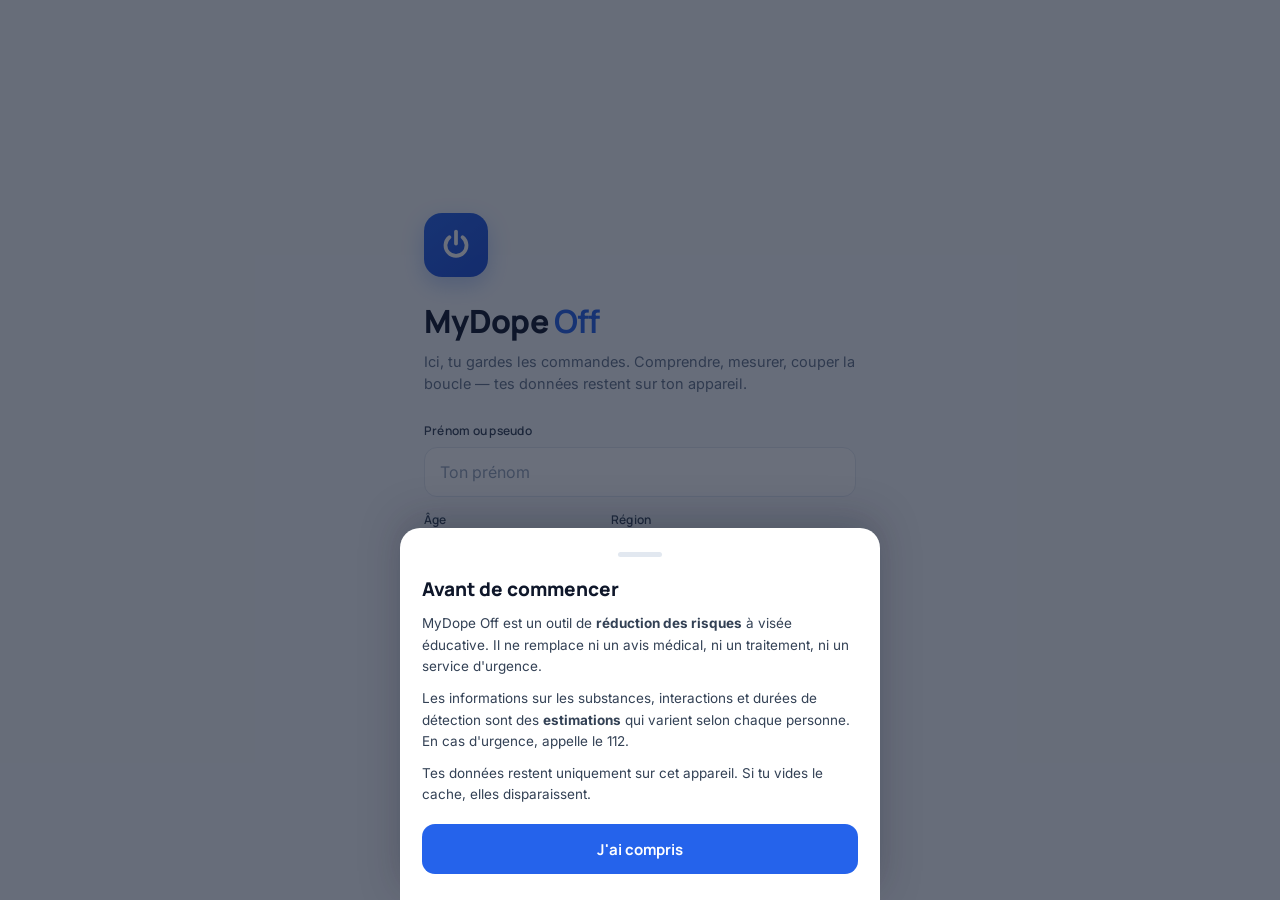
==== commit f1a57c27: "Add files via upload" ====
--- a/index.html
+++ b/index.html
@@ -248,7 +248,7 @@
 <body>
 
 <header class="home-head">
-  <div class="brand"><span data-logo="30"></span><span data-wordmark></span></div>
+  <div class="brand"><span data-wordmark style="font-size:20px;"></span></div>
   <a class="btn-support" data-go="soutenir.html">
     <svg viewBox="0 0 24 24" width="14" height="14" fill="none" stroke="#fff" stroke-width="2.2" stroke-linecap="round" stroke-linejoin="round"><path d="M12 21s-7.5-4.6-9.5-9A5.4 5.4 0 0 1 12 6.6 5.4 5.4 0 0 1 21.5 12c-2 4.4-9.5 9-9.5 9Z"/></svg>
     Soutenir
@@ -257,7 +257,7 @@
 
 <div class="wrap">
   <div class="hello" id="hello">Salut</div>
-  <p class="intro">Tu n'es pas un patient, tu es l'opérateur. MyDope Off t'aide à comprendre les substances, mesurer ta consommation et couper la boucle quand tu le décides — sans jugement, sans compte, tout reste sur ton appareil.</p>
+  <p class="intro">Ici, tu n'es pas un dossier : tu gardes les commandes. MyDope Off t'aide à comprendre les substances, mesurer ta consommation et couper la boucle quand tu le décides — sans jugement, sans compte, tout reste sur ton appareil.</p>
 
   <div class="status" id="status">
     <div class="ic"><svg viewBox="0 0 24 24" stroke-linecap="round" stroke-linejoin="round"><path d="M12 3v3M12 18v3M5 12H2M22 12h-3M5.6 5.6 7.7 7.7M16.3 16.3l2.1 2.1M18.4 5.6l-2.1 2.1M7.7 16.3l-2.1 2.1"/></svg></div>
@@ -355,9 +355,18 @@
       logoSVG(Math.round(size * .56), true) + '</span>';
   }
 
-  /* Marque texte */
+  /* Marque texte : le "O" de Off est remplacé par le glyphe power (anneau + barre) */
+  function powerGlyph(em) {
+    em = em || 1;
+    const s = Math.round(15 * em);
+    return '<svg viewBox="0 0 24 24" width="' + s + '" height="' + s + '" style="vertical-align:-0.13em;margin:0 .01em;" aria-hidden="true">' +
+      '<path d="M7.3 6.2a8 8 0 1 0 9.4 0" fill="none" stroke="#1D4ED8" stroke-width="2.4" stroke-linecap="round"/>' +
+      '<line x1="12" y1="3.2" x2="12" y2="12" stroke="#1D4ED8" stroke-width="2.4" stroke-linecap="round"/>' +
+      '</svg>';
+  }
   function wordmark() {
-    return '<span style="font-family:var(--disp,Manrope,sans-serif);font-weight:800;letter-spacing:-.02em;color:#0F172A;">MyDope <b style="color:#2563EB;font-weight:800;">Off</b></span>';
+    return '<span style="font-family:var(--disp,Manrope,sans-serif);font-weight:800;letter-spacing:-.02em;color:#0F172A;white-space:nowrap;">MyDope ' +
+      '<b style="color:#2563EB;font-weight:800;">' + powerGlyph(1.05) + 'ff</b></span>';
   }
 
   /* Navigation — ordre : Accueil, Suivi, Substances, Protocoles, RDR */
@@ -376,7 +385,7 @@
 
   function renderNav(active) {
     return '<nav class="bottom-nav">' + NAV.map(n =>
-      '<a class="bn-item' + (n.k === active ? ' active' : '') + '" href="' + link(n.href) + '">' +
+      '<a class="bn-item' + (n.k === active ? ' active on' : '') + '" href="' + link(n.href) + '">' +
       '<svg viewBox="0 0 24 24" fill="none" stroke="currentColor" stroke-linecap="round" stroke-linejoin="round">' + n.icon + '</svg>' +
       '<span>' + n.label + '</span></a>').join('') + '</nav>';
   }
@@ -410,6 +419,7 @@
 
   return { user, qs, link, logoSVG, appIcon, wordmark, renderNav, init };
 })();
+
 
 
 </script>
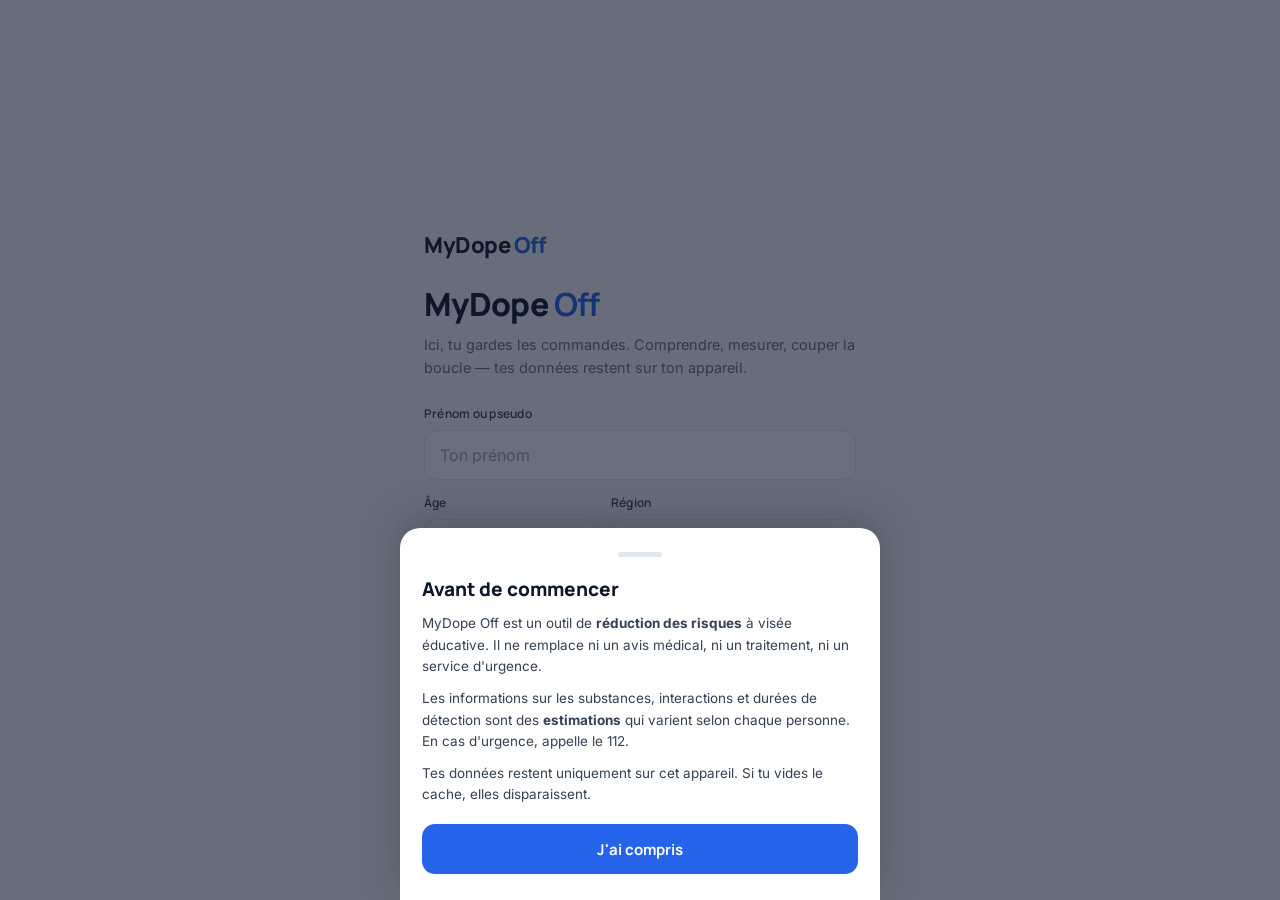
==== commit 621087df: "Add files via upload" ====
--- a/index.html
+++ b/index.html
@@ -355,18 +355,9 @@
       logoSVG(Math.round(size * .56), true) + '</span>';
   }
 
-  /* Marque texte : le "O" de Off est remplacé par le glyphe power (anneau + barre) */
-  function powerGlyph(em) {
-    em = em || 1;
-    const s = Math.round(15 * em);
-    return '<svg viewBox="0 0 24 24" width="' + s + '" height="' + s + '" style="vertical-align:-0.13em;margin:0 .01em;" aria-hidden="true">' +
-      '<path d="M7.3 6.2a8 8 0 1 0 9.4 0" fill="none" stroke="#1D4ED8" stroke-width="2.4" stroke-linecap="round"/>' +
-      '<line x1="12" y1="3.2" x2="12" y2="12" stroke="#1D4ED8" stroke-width="2.4" stroke-linecap="round"/>' +
-      '</svg>';
-  }
+  /* Marque texte simple — pas de logo SVG */
   function wordmark() {
-    return '<span style="font-family:var(--disp,Manrope,sans-serif);font-weight:800;letter-spacing:-.02em;color:#0F172A;white-space:nowrap;">MyDope ' +
-      '<b style="color:#2563EB;font-weight:800;">' + powerGlyph(1.05) + 'ff</b></span>';
+    return '<span style="font-family:var(--disp,Manrope,sans-serif);font-weight:800;letter-spacing:-.02em;color:#0F172A;white-space:nowrap;">MyDope <b style="color:#2563EB;font-weight:800;">Off</b></span>';
   }
 
   /* Navigation — ordre : Accueil, Suivi, Substances, Protocoles, RDR */
@@ -419,6 +410,7 @@
 
   return { user, qs, link, logoSVG, appIcon, wordmark, renderNav, init };
 })();
+
 
 
 
